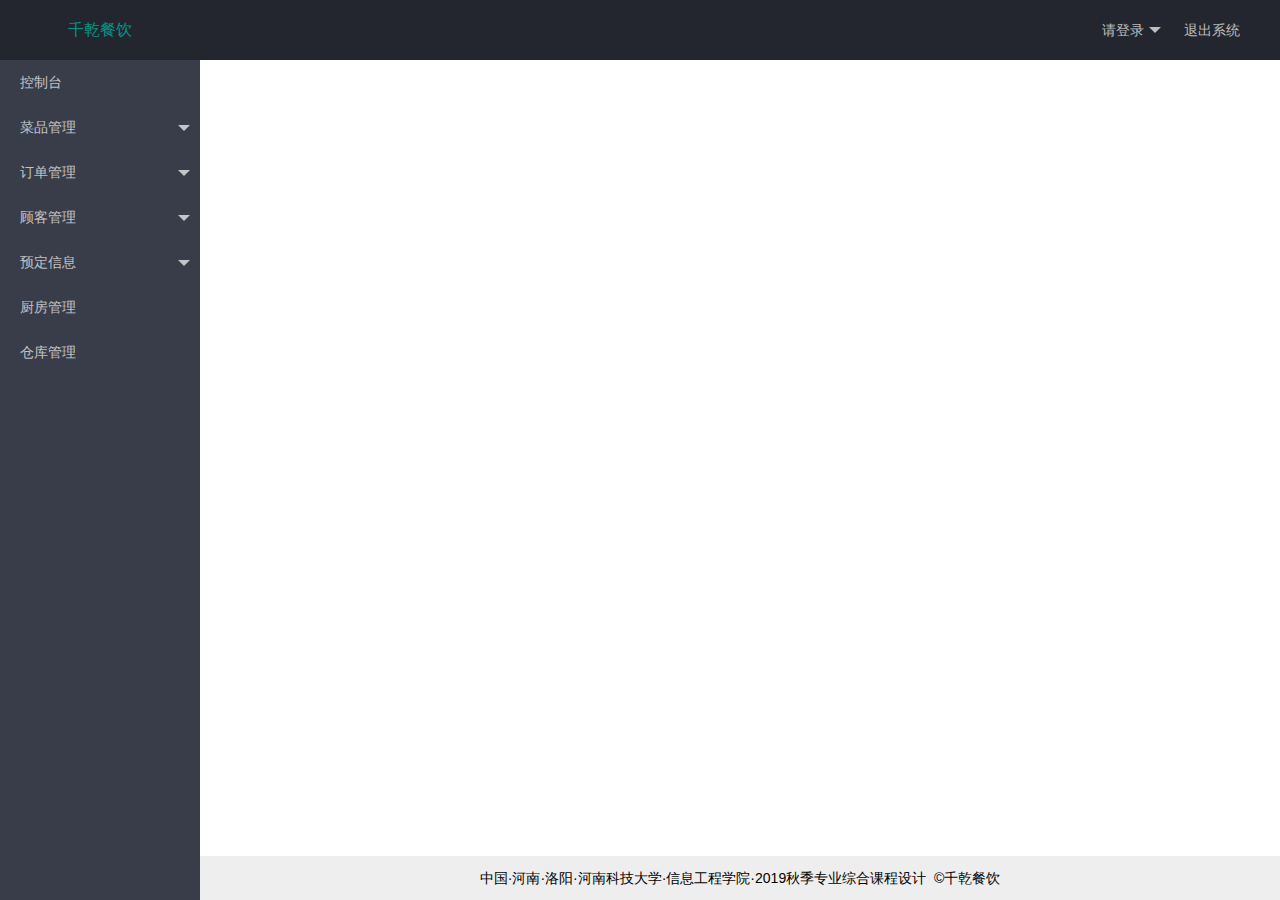
==== qianqiancatersystem/src/main/webapp/adminconsole/index.html @ e9bd774a "开始商家的部分，完成控制台登录页，主页，完成登录退出功能。完成商品的展示上架、下架、添加功能。" ====
<!DOCTYPE html>
<html>
	<head>
		<meta charset="utf-8">
		<meta name="viewport" content="width=device-width, initial-scale=1, maximum-scale=1">
		<link rel="stylesheet" href="layui/css/layui.css">
		<script src="../js/jquery-1.12.4.min.js"></script>
		<script src="layui/layui.js"></script>
		<title>后台管理系统——千乾餐饮</title>
		<style>
			
		</style>
	</head>
	<body class="layui-layout-body">
		<div class="layui-layout layui-layout-admin">
			<div class="layui-header">
				<div class="layui-logo">千乾餐饮</div>
				<!-- 头部区域（可配合layui已有的水平导航） -->
				<!-- <ul class="layui-nav layui-layout-left">
					<li class="layui-nav-item"><a href="index.html">控制台</a></li>
					<li class="layui-nav-item"><a href="javascript:;">系统设置</a></li>
					<li class="layui-nav-item">
						<a href="javascript:;">其它系统</a>
						<dl class="layui-nav-child">
							<dd><a href="">邮件管理</a></dd>
							<dd><a href="">消息管理</a></dd>
							<dd><a href="">授权管理</a></dd>
						</dl>
					</li>
				</ul> -->
				<ul class="layui-nav layui-layout-right">
					<li class="layui-nav-item">
						<a id="a-username" href="javascript:;">请登录</a>
						<dl class="layui-nav-child">
							<dd><a href="">基本资料</a></dd>
							<dd><a href="">安全设置</a></dd>
						</dl>
					</li>
					<li class="layui-nav-item"><a href="javascript:logout();">退出系统</a></li>
				</ul>
			</div>

			<!-- 左侧导航区域（可配合layui已有的垂直导航） -->
			<div id="left-side" class="layui-side layui-bg-black">
				<div class="layui-side-scroll">
					<ul class="layui-nav layui-nav-tree" lay-filter="test">
						<li class="layui-nav-item">
							<a href="javascript:;" targetPage="console.html">控制台</a>
						</li>
						<li class="layui-nav-item">
							<a href="javascript:;">菜品管理</a>
							<dl class="layui-nav-child">
								<dd><a href="javascript:;" targetPage="cuisine_list.html">所有菜品</a></dd>
								<dd><a href="javascript:;" targetPage="add_cuisine.html">添加菜品</a></dd>
							</dl>
						</li>
						<li class="layui-nav-item">
							<a href="javascript:;">订单管理</a>
							<dl class="layui-nav-child">
								<dd><a href="javascript:;">未支付</a></dd>
								<dd><a href="javascript:;">已支付</a></dd>
								<dd><a href="javascript:;">已接单</a></dd>
								<dd><a href="javascript:;">已完成</a></dd>
							</dl>
						</li>
						<li class="layui-nav-item">
							<a class="" href="javascript:;">顾客管理</a>
							<dl class="layui-nav-child">
								<dd><a href="javascript:;">所有用户</a></dd>
								<dd><a href="javascript:;">会员管理</a></dd>
							</dl>
						</li>
						<li class="layui-nav-item">
							<a href="javascript:;">预定信息</a>
							<dl class="layui-nav-child">
								<dd><a href="javascript:;">宴席预定</a></dd>
								<dd><a href="javascript:;">订餐订座</a></dd>
							</dl>
						</li>
						<li class="layui-nav-item"><a href="javascript:;">厨房管理</a></li>
						<li class="layui-nav-item"><a href="javascript:;">仓库管理</a></li>
					</ul>
				</div>
			</div>

			<div style="overflow: hidden;" class="layui-body">
				<!-- 内容主体区域 -->
				<iframe id="content-iframe" src="" width="100%" height="100%" frameborder="0"></iframe>
			</div>

			<!-- 底部固定区域 -->
			<div class="layui-footer" style="text-align:center;">
				中国·河南·洛阳·河南科技大学·信息工程学院·2019秋季专业综合课程设计&nbsp; &copy;千乾餐饮
			</div>
		</div>

		<script>
			//获取登录状态
			$.get("../admin/loginInfo",function(result){
				if(result.code == 100 ){
					//已登录写上用户名
					$("#a-username").text(result.extend.admin.username);
					
				}else{
					//未登录
					// location.href="login.html";//转到登录页面
				}
					
			});
			//退出登录
			function logout(){
				$.get("../admin/logout",function (result) {
					// console.log(result);
					location.href = "login.html";
				});
			}

			layui.use('element', function() {
				var element = layui.element;

			});
			
			//为左侧的每一个功能项绑定事件
			$("#left-side a").on('click',function(){
				var targerPage = $(this).attr("targetPage");
				if(targerPage != undefined){
					//内容区更换页面
					$("#content-iframe").prop("src",targerPage);
				}
				return false;
			});
		</script>
	</body>
</html>
---- qianqiancatersystem/src/main/webapp/adminconsole/layui/css/layui.css ----
/** layui-v2.5.5 MIT License By https://www.layui.com */
 .layui-inline,img{display:inline-block;vertical-align:middle}h1,h2,h3,h4,h5,h6{font-weight:400}.layui-edge,.layui-header,.layui-inline,.layui-main{position:relative}.layui-body,.layui-edge,.layui-elip{overflow:hidden}.layui-btn,.layui-edge,.layui-inline,img{vertical-align:middle}.layui-btn,.layui-disabled,.layui-icon,.layui-unselect{-moz-user-select:none;-webkit-user-select:none;-ms-user-select:none}.layui-elip,.layui-form-checkbox span,.layui-form-pane .layui-form-label{text-overflow:ellipsis;white-space:nowrap}.layui-breadcrumb,.layui-tree-btnGroup{visibility:hidden}blockquote,body,button,dd,div,dl,dt,form,h1,h2,h3,h4,h5,h6,input,li,ol,p,pre,td,textarea,th,ul{margin:0;padding:0;-webkit-tap-highlight-color:rgba(0,0,0,0)}a:active,a:hover{outline:0}img{border:none}li{list-style:none}table{border-collapse:collapse;border-spacing:0}h4,h5,h6{font-size:100%}button,input,optgroup,option,select,textarea{font-family:inherit;font-size:inherit;font-style:inherit;font-weight:inherit;outline:0}pre{white-space:pre-wrap;white-space:-moz-pre-wrap;white-space:-pre-wrap;white-space:-o-pre-wrap;word-wrap:break-word}body{line-height:24px;font:14px Helvetica Neue,Helvetica,PingFang SC,Tahoma,Arial,sans-serif}hr{height:1px;margin:10px 0;border:0;clear:both}a{color:#333;text-decoration:none}a:hover{color:#777}a cite{font-style:normal;*cursor:pointer}.layui-border-box,.layui-border-box *{box-sizing:border-box}.layui-box,.layui-box *{box-sizing:content-box}.layui-clear{clear:both;*zoom:1}.layui-clear:after{content:'\20';clear:both;*zoom:1;display:block;height:0}.layui-inline{*display:inline;*zoom:1}.layui-edge{display:inline-block;width:0;height:0;border-width:6px;border-style:dashed;border-color:transparent}.layui-edge-top{top:-4px;border-bottom-color:#999;border-bottom-style:solid}.layui-edge-right{border-left-color:#999;border-left-style:solid}.layui-edge-bottom{top:2px;border-top-color:#999;border-top-style:solid}.layui-edge-left{border-right-color:#999;border-right-style:solid}.layui-disabled,.layui-disabled:hover{color:#d2d2d2!important;cursor:not-allowed!important}.layui-circle{border-radius:100%}.layui-show{display:block!important}.layui-hide{display:none!important}@font-face{font-family:layui-icon;src:url(../font/iconfont.eot?v=250);src:url(../font/iconfont.eot?v=250#iefix) format('embedded-opentype'),url(../font/iconfont.woff2?v=250) format('woff2'),url(../font/iconfont.woff?v=250) format('woff'),url(../font/iconfont.ttf?v=250) format('truetype'),url(../font/iconfont.svg?v=250#layui-icon) format('svg')}.layui-icon{font-family:layui-icon!important;font-size:16px;font-style:normal;-webkit-font-smoothing:antialiased;-moz-osx-font-smoothing:grayscale}.layui-icon-reply-fill:before{content:"\e611"}.layui-icon-set-fill:before{content:"\e614"}.layui-icon-menu-fill:before{content:"\e60f"}.layui-icon-search:before{content:"\e615"}.layui-icon-share:before{content:"\e641"}.layui-icon-set-sm:before{content:"\e620"}.layui-icon-engine:before{content:"\e628"}.layui-icon-close:before{content:"\1006"}.layui-icon-close-fill:before{content:"\1007"}.layui-icon-chart-screen:before{content:"\e629"}.layui-icon-star:before{content:"\e600"}.layui-icon-circle-dot:before{content:"\e617"}.layui-icon-chat:before{content:"\e606"}.layui-icon-release:before{content:"\e609"}.layui-icon-list:before{content:"\e60a"}.layui-icon-chart:before{content:"\e62c"}.layui-icon-ok-circle:before{content:"\1005"}.layui-icon-layim-theme:before{content:"\e61b"}.layui-icon-table:before{content:"\e62d"}.layui-icon-right:before{content:"\e602"}.layui-icon-left:before{content:"\e603"}.layui-icon-cart-simple:before{content:"\e698"}.layui-icon-face-cry:before{content:"\e69c"}.layui-icon-face-smile:before{content:"\e6af"}.layui-icon-survey:before{content:"\e6b2"}.layui-icon-tree:before{content:"\e62e"}.layui-icon-upload-circle:before{content:"\e62f"}.layui-icon-add-circle:before{content:"\e61f"}.layui-icon-download-circle:before{content:"\e601"}.layui-icon-templeate-1:before{content:"\e630"}.layui-icon-util:before{content:"\e631"}.layui-icon-face-surprised:before{content:"\e664"}.layui-icon-edit:before{content:"\e642"}.layui-icon-speaker:before{content:"\e645"}.layui-icon-down:before{content:"\e61a"}.layui-icon-file:before{content:"\e621"}.layui-icon-layouts:before{content:"\e632"}.layui-icon-rate-half:before{content:"\e6c9"}.layui-icon-add-circle-fine:before{content:"\e608"}.layui-icon-prev-circle:before{content:"\e633"}.layui-icon-read:before{content:"\e705"}.layui-icon-404:before{content:"\e61c"}.layui-icon-carousel:before{content:"\e634"}.layui-icon-help:before{content:"\e607"}.layui-icon-code-circle:before{content:"\e635"}.layui-icon-water:before{content:"\e636"}.layui-icon-username:before{content:"\e66f"}.layui-icon-find-fill:before{content:"\e670"}.layui-icon-about:before{content:"\e60b"}.layui-icon-location:before{content:"\e715"}.layui-icon-up:before{content:"\e619"}.layui-icon-pause:before{content:"\e651"}.layui-icon-date:before{content:"\e637"}.layui-icon-layim-uploadfile:before{content:"\e61d"}.layui-icon-delete:before{content:"\e640"}.layui-icon-play:before{content:"\e652"}.layui-icon-top:before{content:"\e604"}.layui-icon-friends:before{content:"\e612"}.layui-icon-refresh-3:before{content:"\e9aa"}.layui-icon-ok:before{content:"\e605"}.layui-icon-layer:before{content:"\e638"}.layui-icon-face-smile-fine:before{content:"\e60c"}.layui-icon-dollar:before{content:"\e659"}.layui-icon-group:before{content:"\e613"}.layui-icon-layim-download:before{content:"\e61e"}.layui-icon-picture-fine:before{content:"\e60d"}.layui-icon-link:before{content:"\e64c"}.layui-icon-diamond:before{content:"\e735"}.layui-icon-log:before{content:"\e60e"}.layui-icon-rate-solid:before{content:"\e67a"}.layui-icon-fonts-del:before{content:"\e64f"}.layui-icon-unlink:before{content:"\e64d"}.layui-icon-fonts-clear:before{content:"\e639"}.layui-icon-triangle-r:before{content:"\e623"}.layui-icon-circle:before{content:"\e63f"}.layui-icon-radio:before{content:"\e643"}.layui-icon-align-center:before{content:"\e647"}.layui-icon-align-right:before{content:"\e648"}.layui-icon-align-left:before{content:"\e649"}.layui-icon-loading-1:before{content:"\e63e"}.layui-icon-return:before{content:"\e65c"}.layui-icon-fonts-strong:before{content:"\e62b"}.layui-icon-upload:before{content:"\e67c"}.layui-icon-dialogue:before{content:"\e63a"}.layui-icon-video:before{content:"\e6ed"}.layui-icon-headset:before{content:"\e6fc"}.layui-icon-cellphone-fine:before{content:"\e63b"}.layui-icon-add-1:before{content:"\e654"}.layui-icon-face-smile-b:before{content:"\e650"}.layui-icon-fonts-html:before{content:"\e64b"}.layui-icon-form:before{content:"\e63c"}.layui-icon-cart:before{content:"\e657"}.layui-icon-camera-fill:before{content:"\e65d"}.layui-icon-tabs:before{content:"\e62a"}.layui-icon-fonts-code:before{content:"\e64e"}.layui-icon-fire:before{content:"\e756"}.layui-icon-set:before{content:"\e716"}.layui-icon-fonts-u:before{content:"\e646"}.layui-icon-triangle-d:before{content:"\e625"}.layui-icon-tips:before{content:"\e702"}.layui-icon-picture:before{content:"\e64a"}.layui-icon-more-vertical:before{content:"\e671"}.layui-icon-flag:before{content:"\e66c"}.layui-icon-loading:before{content:"\e63d"}.layui-icon-fonts-i:before{content:"\e644"}.layui-icon-refresh-1:before{content:"\e666"}.layui-icon-rmb:before{content:"\e65e"}.layui-icon-home:before{content:"\e68e"}.layui-icon-user:before{content:"\e770"}.layui-icon-notice:before{content:"\e667"}.layui-icon-login-weibo:before{content:"\e675"}.layui-icon-voice:before{content:"\e688"}.layui-icon-upload-drag:before{content:"\e681"}.layui-icon-login-qq:before{content:"\e676"}.layui-icon-snowflake:before{content:"\e6b1"}.layui-icon-file-b:before{content:"\e655"}.layui-icon-template:before{content:"\e663"}.layui-icon-auz:before{content:"\e672"}.layui-icon-console:before{content:"\e665"}.layui-icon-app:before{content:"\e653"}.layui-icon-prev:before{content:"\e65a"}.layui-icon-website:before{content:"\e7ae"}.layui-icon-next:before{content:"\e65b"}.layui-icon-component:before{content:"\e857"}.layui-icon-more:before{content:"\e65f"}.layui-icon-login-wechat:before{content:"\e677"}.layui-icon-shrink-right:before{content:"\e668"}.layui-icon-spread-left:before{content:"\e66b"}.layui-icon-camera:before{content:"\e660"}.layui-icon-note:before{content:"\e66e"}.layui-icon-refresh:before{content:"\e669"}.layui-icon-female:before{content:"\e661"}.layui-icon-male:before{content:"\e662"}.layui-icon-password:before{content:"\e673"}.layui-icon-senior:before{content:"\e674"}.layui-icon-theme:before{content:"\e66a"}.layui-icon-tread:before{content:"\e6c5"}.layui-icon-praise:before{content:"\e6c6"}.layui-icon-star-fill:before{content:"\e658"}.layui-icon-rate:before{content:"\e67b"}.layui-icon-template-1:before{content:"\e656"}.layui-icon-vercode:before{content:"\e679"}.layui-icon-cellphone:before{content:"\e678"}.layui-icon-screen-full:before{content:"\e622"}.layui-icon-screen-restore:before{content:"\e758"}.layui-icon-cols:before{content:"\e610"}.layui-icon-export:before{content:"\e67d"}.layui-icon-print:before{content:"\e66d"}.layui-icon-slider:before{content:"\e714"}.layui-icon-addition:before{content:"\e624"}.layui-icon-subtraction:before{content:"\e67e"}.layui-icon-service:before{content:"\e626"}.layui-icon-transfer:before{content:"\e691"}.layui-main{width:1140px;margin:0 auto}.layui-header{z-index:1000;height:60px}.layui-header a:hover{transition:all .5s;-webkit-transition:all .5s}.layui-side{position:fixed;left:0;top:0;bottom:0;z-index:999;width:200px;overflow-x:hidden}.layui-side-scroll{position:relative;width:220px;height:100%;overflow-x:hidden}.layui-body{position:absolute;left:200px;right:0;top:0;bottom:0;z-index:998;width:auto;overflow-y:auto;box-sizing:border-box}.layui-layout-body{overflow:hidden}.layui-layout-admin .layui-header{background-color:#23262E}.layui-layout-admin .layui-side{top:60px;width:200px;overflow-x:hidden}.layui-layout-admin .layui-body{position:fixed;top:60px;bottom:44px}.layui-layout-admin .layui-main{width:auto;margin:0 15px}.layui-layout-admin .layui-footer{position:fixed;left:200px;right:0;bottom:0;height:44px;line-height:44px;padding:0 15px;background-color:#eee}.layui-layout-admin .layui-logo{position:absolute;left:0;top:0;width:200px;height:100%;line-height:60px;text-align:center;color:#009688;font-size:16px}.layui-layout-admin .layui-header .layui-nav{background:0 0}.layui-layout-left{position:absolute!important;left:200px;top:0}.layui-layout-right{position:absolute!important;right:0;top:0}.layui-container{position:relative;margin:0 auto;padding:0 15px;box-sizing:border-box}.layui-fluid{position:relative;margin:0 auto;padding:0 15px}.layui-row:after,.layui-row:before{content:'';display:block;clear:both}.layui-col-lg1,.layui-col-lg10,.layui-col-lg11,.layui-col-lg12,.layui-col-lg2,.layui-col-lg3,.layui-col-lg4,.layui-col-lg5,.layui-col-lg6,.layui-col-lg7,.layui-col-lg8,.layui-col-lg9,.layui-col-md1,.layui-col-md10,.layui-col-md11,.layui-col-md12,.layui-col-md2,.layui-col-md3,.layui-col-md4,.layui-col-md5,.layui-col-md6,.layui-col-md7,.layui-col-md8,.layui-col-md9,.layui-col-sm1,.layui-col-sm10,.layui-col-sm11,.layui-col-sm12,.layui-col-sm2,.layui-col-sm3,.layui-col-sm4,.layui-col-sm5,.layui-col-sm6,.layui-col-sm7,.layui-col-sm8,.layui-col-sm9,.layui-col-xs1,.layui-col-xs10,.layui-col-xs11,.layui-col-xs12,.layui-col-xs2,.layui-col-xs3,.layui-col-xs4,.layui-col-xs5,.layui-col-xs6,.layui-col-xs7,.layui-col-xs8,.layui-col-xs9{position:relative;display:block;box-sizing:border-box}.layui-col-xs1,.layui-col-xs10,.layui-col-xs11,.layui-col-xs12,.layui-col-xs2,.layui-col-xs3,.layui-col-xs4,.layui-col-xs5,.layui-col-xs6,.layui-col-xs7,.layui-col-xs8,.layui-col-xs9{float:left}.layui-col-xs1{width:8.33333333%}.layui-col-xs2{width:16.66666667%}.layui-col-xs3{width:25%}.layui-col-xs4{width:33.33333333%}.layui-col-xs5{width:41.66666667%}.layui-col-xs6{width:50%}.layui-col-xs7{width:58.33333333%}.layui-col-xs8{width:66.66666667%}.layui-col-xs9{width:75%}.layui-col-xs10{width:83.33333333%}.layui-col-xs11{width:91.66666667%}.layui-col-xs12{width:100%}.layui-col-xs-offset1{margin-left:8.33333333%}.layui-col-xs-offset2{margin-left:16.66666667%}.layui-col-xs-offset3{margin-left:25%}.layui-col-xs-offset4{margin-left:33.33333333%}.layui-col-xs-offset5{margin-left:41.66666667%}.layui-col-xs-offset6{margin-left:50%}.layui-col-xs-offset7{margin-left:58.33333333%}.layui-col-xs-offset8{margin-left:66.66666667%}.layui-col-xs-offset9{margin-left:75%}.layui-col-xs-offset10{margin-left:83.33333333%}.layui-col-xs-offset11{margin-left:91.66666667%}.layui-col-xs-offset12{margin-left:100%}@media screen and (max-width:768px){.layui-hide-xs{display:none!important}.layui-show-xs-block{display:block!important}.layui-show-xs-inline{display:inline!important}.layui-show-xs-inline-block{display:inline-block!important}}@media screen and (min-width:768px){.layui-container{width:750px}.layui-hide-sm{display:none!important}.layui-show-sm-block{display:block!important}.layui-show-sm-inline{display:inline!important}.layui-show-sm-inline-block{display:inline-block!important}.layui-col-sm1,.layui-col-sm10,.layui-col-sm11,.layui-col-sm12,.layui-col-sm2,.layui-col-sm3,.layui-col-sm4,.layui-col-sm5,.layui-col-sm6,.layui-col-sm7,.layui-col-sm8,.layui-col-sm9{float:left}.layui-col-sm1{width:8.33333333%}.layui-col-sm2{width:16.66666667%}.layui-col-sm3{width:25%}.layui-col-sm4{width:33.33333333%}.layui-col-sm5{width:41.66666667%}.layui-col-sm6{width:50%}.layui-col-sm7{width:58.33333333%}.layui-col-sm8{width:66.66666667%}.layui-col-sm9{width:75%}.layui-col-sm10{width:83.33333333%}.layui-col-sm11{width:91.66666667%}.layui-col-sm12{width:100%}.layui-col-sm-offset1{margin-left:8.33333333%}.layui-col-sm-offset2{margin-left:16.66666667%}.layui-col-sm-offset3{margin-left:25%}.layui-col-sm-offset4{margin-left:33.33333333%}.layui-col-sm-offset5{margin-left:41.66666667%}.layui-col-sm-offset6{margin-left:50%}.layui-col-sm-offset7{margin-left:58.33333333%}.layui-col-sm-offset8{margin-left:66.66666667%}.layui-col-sm-offset9{margin-left:75%}.layui-col-sm-offset10{margin-left:83.33333333%}.layui-col-sm-offset11{margin-left:91.66666667%}.layui-col-sm-offset12{margin-left:100%}}@media screen and (min-width:992px){.layui-container{width:970px}.layui-hide-md{display:none!important}.layui-show-md-block{display:block!important}.layui-show-md-inline{display:inline!important}.layui-show-md-inline-block{display:inline-block!important}.layui-col-md1,.layui-col-md10,.layui-col-md11,.layui-col-md12,.layui-col-md2,.layui-col-md3,.layui-col-md4,.layui-col-md5,.layui-col-md6,.layui-col-md7,.layui-col-md8,.layui-col-md9{float:left}.layui-col-md1{width:8.33333333%}.layui-col-md2{width:16.66666667%}.layui-col-md3{width:25%}.layui-col-md4{width:33.33333333%}.layui-col-md5{width:41.66666667%}.layui-col-md6{width:50%}.layui-col-md7{width:58.33333333%}.layui-col-md8{width:66.66666667%}.layui-col-md9{width:75%}.layui-col-md10{width:83.33333333%}.layui-col-md11{width:91.66666667%}.layui-col-md12{width:100%}.layui-col-md-offset1{margin-left:8.33333333%}.layui-col-md-offset2{margin-left:16.66666667%}.layui-col-md-offset3{margin-left:25%}.layui-col-md-offset4{margin-left:33.33333333%}.layui-col-md-offset5{margin-left:41.66666667%}.layui-col-md-offset6{margin-left:50%}.layui-col-md-offset7{margin-left:58.33333333%}.layui-col-md-offset8{margin-left:66.66666667%}.layui-col-md-offset9{margin-left:75%}.layui-col-md-offset10{margin-left:83.33333333%}.layui-col-md-offset11{margin-left:91.66666667%}.layui-col-md-offset12{margin-left:100%}}@media screen and (min-width:1200px){.layui-container{width:1170px}.layui-hide-lg{display:none!important}.layui-show-lg-block{display:block!important}.layui-show-lg-inline{display:inline!important}.layui-show-lg-inline-block{display:inline-block!important}.layui-col-lg1,.layui-col-lg10,.layui-col-lg11,.layui-col-lg12,.layui-col-lg2,.layui-col-lg3,.layui-col-lg4,.layui-col-lg5,.layui-col-lg6,.layui-col-lg7,.layui-col-lg8,.layui-col-lg9{float:left}.layui-col-lg1{width:8.33333333%}.layui-col-lg2{width:16.66666667%}.layui-col-lg3{width:25%}.layui-col-lg4{width:33.33333333%}.layui-col-lg5{width:41.66666667%}.layui-col-lg6{width:50%}.layui-col-lg7{width:58.33333333%}.layui-col-lg8{width:66.66666667%}.layui-col-lg9{width:75%}.layui-col-lg10{width:83.33333333%}.layui-col-lg11{width:91.66666667%}.layui-col-lg12{width:100%}.layui-col-lg-offset1{margin-left:8.33333333%}.layui-col-lg-offset2{margin-left:16.66666667%}.layui-col-lg-offset3{margin-left:25%}.layui-col-lg-offset4{margin-left:33.33333333%}.layui-col-lg-offset5{margin-left:41.66666667%}.layui-col-lg-offset6{margin-left:50%}.layui-col-lg-offset7{margin-left:58.33333333%}.layui-col-lg-offset8{margin-left:66.66666667%}.layui-col-lg-offset9{margin-left:75%}.layui-col-lg-offset10{margin-left:83.33333333%}.layui-col-lg-offset11{margin-left:91.66666667%}.layui-col-lg-offset12{margin-left:100%}}.layui-col-space1{margin:-.5px}.layui-col-space1>*{padding:.5px}.layui-col-space3{margin:-1.5px}.layui-col-space3>*{padding:1.5px}.layui-col-space5{margin:-2.5px}.layui-col-space5>*{padding:2.5px}.layui-col-space8{margin:-3.5px}.layui-col-space8>*{padding:3.5px}.layui-col-space10{margin:-5px}.layui-col-space10>*{padding:5px}.layui-col-space12{margin:-6px}.layui-col-space12>*{padding:6px}.layui-col-space15{margin:-7.5px}.layui-col-space15>*{padding:7.5px}.layui-col-space18{margin:-9px}.layui-col-space18>*{padding:9px}.layui-col-space20{margin:-10px}.layui-col-space20>*{padding:10px}.layui-col-space22{margin:-11px}.layui-col-space22>*{padding:11px}.layui-col-space25{margin:-12.5px}.layui-col-space25>*{padding:12.5px}.layui-col-space30{margin:-15px}.layui-col-space30>*{padding:15px}.layui-btn,.layui-input,.layui-select,.layui-textarea,.layui-upload-button{outline:0;-webkit-appearance:none;transition:all .3s;-webkit-transition:all .3s;box-sizing:border-box}.layui-elem-quote{margin-bottom:10px;padding:15px;line-height:22px;border-left:5px solid #009688;border-radius:0 2px 2px 0;background-color:#f2f2f2}.layui-quote-nm{border-style:solid;border-width:1px 1px 1px 5px;background:0 0}.layui-elem-field{margin-bottom:10px;padding:0;border-width:1px;border-style:solid}.layui-elem-field legend{margin-left:20px;padding:0 10px;font-size:20px;font-weight:300}.layui-field-title{margin:10px 0 20px;border-width:1px 0 0}.layui-field-box{padding:10px 15px}.layui-field-title .layui-field-box{padding:10px 0}.layui-progress{position:relative;height:6px;border-radius:20px;background-color:#e2e2e2}.layui-progress-bar{position:absolute;left:0;top:0;width:0;max-width:100%;height:6px;border-radius:20px;text-align:right;background-color:#5FB878;transition:all .3s;-webkit-transition:all .3s}.layui-progress-big,.layui-progress-big .layui-progress-bar{height:18px;line-height:18px}.layui-progress-text{position:relative;top:-20px;line-height:18px;font-size:12px;color:#666}.layui-progress-big .layui-progress-text{position:static;padding:0 10px;color:#fff}.layui-collapse{border-width:1px;border-style:solid;border-radius:2px}.layui-colla-content,.layui-colla-item{border-top-width:1px;border-top-style:solid}.layui-colla-item:first-child{border-top:none}.layui-colla-title{position:relative;height:42px;line-height:42px;padding:0 15px 0 35px;color:#333;background-color:#f2f2f2;cursor:pointer;font-size:14px;overflow:hidden}.layui-colla-content{display:none;padding:10px 15px;line-height:22px;color:#666}.layui-colla-icon{position:absolute;left:15px;top:0;font-size:14px}.layui-card{margin-bottom:15px;border-radius:2px;background-color:#fff;box-shadow:0 1px 2px 0 rgba(0,0,0,.05)}.layui-card:last-child{margin-bottom:0}.layui-card-header{position:relative;height:42px;line-height:42px;padding:0 15px;border-bottom:1px solid #f6f6f6;color:#333;border-radius:2px 2px 0 0;font-size:14px}.layui-bg-black,.layui-bg-blue,.layui-bg-cyan,.layui-bg-green,.layui-bg-orange,.layui-bg-red{color:#fff!important}.layui-card-body{position:relative;padding:10px 15px;line-height:24px}.layui-card-body[pad15]{padding:15px}.layui-card-body[pad20]{padding:20px}.layui-card-body .layui-table{margin:5px 0}.layui-card .layui-tab{margin:0}.layui-panel-window{position:relative;padding:15px;border-radius:0;border-top:5px solid #E6E6E6;background-color:#fff}.layui-auxiliar-moving{position:fixed;left:0;right:0;top:0;bottom:0;width:100%;height:100%;background:0 0;z-index:9999999999}.layui-form-label,.layui-form-mid,.layui-form-select,.layui-input-block,.layui-input-inline,.layui-textarea{position:relative}.layui-bg-red{background-color:#FF5722!important}.layui-bg-orange{background-color:#FFB800!important}.layui-bg-green{background-color:#009688!important}.layui-bg-cyan{background-color:#2F4056!important}.layui-bg-blue{background-color:#1E9FFF!important}.layui-bg-black{background-color:#393D49!important}.layui-bg-gray{background-color:#eee!important;color:#666!important}.layui-badge-rim,.layui-colla-content,.layui-colla-item,.layui-collapse,.layui-elem-field,.layui-form-pane .layui-form-item[pane],.layui-form-pane .layui-form-label,.layui-input,.layui-layedit,.layui-layedit-tool,.layui-quote-nm,.layui-select,.layui-tab-bar,.layui-tab-card,.layui-tab-title,.layui-tab-title .layui-this:after,.layui-textarea{border-color:#e6e6e6}.layui-timeline-item:before,hr{background-color:#e6e6e6}.layui-text{line-height:22px;font-size:14px;color:#666}.layui-text h1,.layui-text h2,.layui-text h3{font-weight:500;color:#333}.layui-text h1{font-size:30px}.layui-text h2{font-size:24px}.layui-text h3{font-size:18px}.layui-text a:not(.layui-btn){color:#01AAED}.layui-text a:not(.layui-btn):hover{text-decoration:underline}.layui-text ul{padding:5px 0 5px 15px}.layui-text ul li{margin-top:5px;list-style-type:disc}.layui-text em,.layui-word-aux{color:#999!important;padding:0 5px!important}.layui-btn{display:inline-block;height:38px;line-height:38px;padding:0 18px;background-color:#009688;color:#fff;white-space:nowrap;text-align:center;font-size:14px;border:none;border-radius:2px;cursor:pointer}.layui-btn:hover{opacity:.8;filter:alpha(opacity=80);color:#fff}.layui-btn:active{opacity:1;filter:alpha(opacity=100)}.layui-btn+.layui-btn{margin-left:10px}.layui-btn-container{font-size:0}.layui-btn-container .layui-btn{margin-right:10px;margin-bottom:10px}.layui-btn-container .layui-btn+.layui-btn{margin-left:0}.layui-table .layui-btn-container .layui-btn{margin-bottom:9px}.layui-btn-radius{border-radius:100px}.layui-btn .layui-icon{margin-right:3px;font-size:18px;vertical-align:bottom;vertical-align:middle\9}.layui-btn-primary{border:1px solid #C9C9C9;background-color:#fff;color:#555}.layui-btn-primary:hover{border-color:#009688;color:#333}.layui-btn-normal{background-color:#1E9FFF}.layui-btn-warm{background-color:#FFB800}.layui-btn-danger{background-color:#FF5722}.layui-btn-checked{background-color:#5FB878}.layui-btn-disabled,.layui-btn-disabled:active,.layui-btn-disabled:hover{border:1px solid #e6e6e6;background-color:#FBFBFB;color:#C9C9C9;cursor:not-allowed;opacity:1}.layui-btn-lg{height:44px;line-height:44px;padding:0 25px;font-size:16px}.layui-btn-sm{height:30px;line-height:30px;padding:0 10px;font-size:12px}.layui-btn-sm i{font-size:16px!important}.layui-btn-xs{height:22px;line-height:22px;padding:0 5px;font-size:12px}.layui-btn-xs i{font-size:14px!important}.layui-btn-group{display:inline-block;vertical-align:middle;font-size:0}.layui-btn-group .layui-btn{margin-left:0!important;margin-right:0!important;border-left:1px solid rgba(255,255,255,.5);border-radius:0}.layui-btn-group .layui-btn-primary{border-left:none}.layui-btn-group .layui-btn-primary:hover{border-color:#C9C9C9;color:#009688}.layui-btn-group .layui-btn:first-child{border-left:none;border-radius:2px 0 0 2px}.layui-btn-group .layui-btn-primary:first-child{border-left:1px solid #c9c9c9}.layui-btn-group .layui-btn:last-child{border-radius:0 2px 2px 0}.layui-btn-group .layui-btn+.layui-btn{margin-left:0}.layui-btn-group+.layui-btn-group{margin-left:10px}.layui-btn-fluid{width:100%}.layui-input,.layui-select,.layui-textarea{height:38px;line-height:1.3;line-height:38px\9;border-width:1px;border-style:solid;background-color:#fff;border-radius:2px}.layui-input::-webkit-input-placeholder,.layui-select::-webkit-input-placeholder,.layui-textarea::-webkit-input-placeholder{line-height:1.3}.layui-input,.layui-textarea{display:block;width:100%;padding-left:10px}.layui-input:hover,.layui-textarea:hover{border-color:#D2D2D2!important}.layui-input:focus,.layui-textarea:focus{border-color:#C9C9C9!important}.layui-textarea{min-height:100px;height:auto;line-height:20px;padding:6px 10px;resize:vertical}.layui-select{padding:0 10px}.layui-form input[type=checkbox],.layui-form input[type=radio],.layui-form select{display:none}.layui-form [lay-ignore]{display:initial}.layui-form-item{margin-bottom:15px;clear:both;*zoom:1}.layui-form-item:after{content:'\20';clear:both;*zoom:1;display:block;height:0}.layui-form-label{float:left;display:block;padding:9px 15px;width:80px;font-weight:400;line-height:20px;text-align:right}.layui-form-label-col{display:block;float:none;padding:9px 0;line-height:20px;text-align:left}.layui-form-item .layui-inline{margin-bottom:5px;margin-right:10px}.layui-input-block{margin-left:110px;min-height:36px}.layui-input-inline{display:inline-block;vertical-align:middle}.layui-form-item .layui-input-inline{float:left;width:190px;margin-right:10px}.layui-form-text .layui-input-inline{width:auto}.layui-form-mid{float:left;display:block;padding:9px 0!important;line-height:20px;margin-right:10px}.layui-form-danger+.layui-form-select .layui-input,.layui-form-danger:focus{border-color:#FF5722!important}.layui-form-select .layui-input{padding-right:30px;cursor:pointer}.layui-form-select .layui-edge{position:absolute;right:10px;top:50%;margin-top:-3px;cursor:pointer;border-width:6px;border-top-color:#c2c2c2;border-top-style:solid;transition:all .3s;-webkit-transition:all .3s}.layui-form-select dl{display:none;position:absolute;left:0;top:42px;padding:5px 0;z-index:899;min-width:100%;border:1px solid #d2d2d2;max-height:300px;overflow-y:auto;background-color:#fff;border-radius:2px;box-shadow:0 2px 4px rgba(0,0,0,.12);box-sizing:border-box}.layui-form-select dl dd,.layui-form-select dl dt{padding:0 10px;line-height:36px;white-space:nowrap;overflow:hidden;text-overflow:ellipsis}.layui-form-select dl dt{font-size:12px;color:#999}.layui-form-select dl dd{cursor:pointer}.layui-form-select dl dd:hover{background-color:#f2f2f2;-webkit-transition:.5s all;transition:.5s all}.layui-form-select .layui-select-group dd{padding-left:20px}.layui-form-select dl dd.layui-select-tips{padding-left:10px!important;color:#999}.layui-form-select dl dd.layui-this{background-color:#5FB878;color:#fff}.layui-form-checkbox,.layui-form-select dl dd.layui-disabled{background-color:#fff}.layui-form-selected dl{display:block}.layui-form-checkbox,.layui-form-checkbox *,.layui-form-switch{display:inline-block;vertical-align:middle}.layui-form-selected .layui-edge{margin-top:-9px;-webkit-transform:rotate(180deg);transform:rotate(180deg);margin-top:-3px\9}:root .layui-form-selected .layui-edge{margin-top:-9px\0/IE9}.layui-form-selectup dl{top:auto;bottom:42px}.layui-select-none{margin:5px 0;text-align:center;color:#999}.layui-select-disabled .layui-disabled{border-color:#eee!important}.layui-select-disabled .layui-edge{border-top-color:#d2d2d2}.layui-form-checkbox{position:relative;height:30px;line-height:30px;margin-right:10px;padding-right:30px;cursor:pointer;font-size:0;-webkit-transition:.1s linear;transition:.1s linear;box-sizing:border-box}.layui-form-checkbox span{padding:0 10px;height:100%;font-size:14px;border-radius:2px 0 0 2px;background-color:#d2d2d2;color:#fff;overflow:hidden}.layui-form-checkbox:hover span{background-color:#c2c2c2}.layui-form-checkbox i{position:absolute;right:0;top:0;width:30px;height:28px;border:1px solid #d2d2d2;border-left:none;border-radius:0 2px 2px 0;color:#fff;font-size:20px;text-align:center}.layui-form-checkbox:hover i{border-color:#c2c2c2;color:#c2c2c2}.layui-form-checked,.layui-form-checked:hover{border-color:#5FB878}.layui-form-checked span,.layui-form-checked:hover span{background-color:#5FB878}.layui-form-checked i,.layui-form-checked:hover i{color:#5FB878}.layui-form-item .layui-form-checkbox{margin-top:4px}.layui-form-checkbox[lay-skin=primary]{height:auto!important;line-height:normal!important;min-width:18px;min-height:18px;border:none!important;margin-right:0;padding-left:28px;padding-right:0;background:0 0}.layui-form-checkbox[lay-skin=primary] span{padding-left:0;padding-right:15px;line-height:18px;background:0 0;color:#666}.layui-form-checkbox[lay-skin=primary] i{right:auto;left:0;width:16px;height:16px;line-height:16px;border:1px solid #d2d2d2;font-size:12px;border-radius:2px;background-color:#fff;-webkit-transition:.1s linear;transition:.1s linear}.layui-form-checkbox[lay-skin=primary]:hover i{border-color:#5FB878;color:#fff}.layui-form-checked[lay-skin=primary] i{border-color:#5FB878!important;background-color:#5FB878;color:#fff}.layui-checkbox-disbaled[lay-skin=primary] span{background:0 0!important;color:#c2c2c2}.layui-checkbox-disbaled[lay-skin=primary]:hover i{border-color:#d2d2d2}.layui-form-item .layui-form-checkbox[lay-skin=primary]{margin-top:10px}.layui-form-switch{position:relative;height:22px;line-height:22px;min-width:35px;padding:0 5px;margin-top:8px;border:1px solid #d2d2d2;border-radius:20px;cursor:pointer;background-color:#fff;-webkit-transition:.1s linear;transition:.1s linear}.layui-form-switch i{position:absolute;left:5px;top:3px;width:16px;height:16px;border-radius:20px;background-color:#d2d2d2;-webkit-transition:.1s linear;transition:.1s linear}.layui-form-switch em{position:relative;top:0;width:25px;margin-left:21px;padding:0!important;text-align:center!important;color:#999!important;font-style:normal!important;font-size:12px}.layui-form-onswitch{border-color:#5FB878;background-color:#5FB878}.layui-checkbox-disbaled,.layui-checkbox-disbaled i{border-color:#e2e2e2!important}.layui-form-onswitch i{left:100%;margin-left:-21px;background-color:#fff}.layui-form-onswitch em{margin-left:5px;margin-right:21px;color:#fff!important}.layui-checkbox-disbaled span{background-color:#e2e2e2!important}.layui-checkbox-disbaled:hover i{color:#fff!important}[lay-radio]{display:none}.layui-form-radio,.layui-form-radio *{display:inline-block;vertical-align:middle}.layui-form-radio{line-height:28px;margin:6px 10px 0 0;padding-right:10px;cursor:pointer;font-size:0}.layui-form-radio *{font-size:14px}.layui-form-radio>i{margin-right:8px;font-size:22px;color:#c2c2c2}.layui-form-radio>i:hover,.layui-form-radioed>i{color:#5FB878}.layui-radio-disbaled>i{color:#e2e2e2!important}.layui-form-pane .layui-form-label{width:110px;padding:8px 15px;height:38px;line-height:20px;border-width:1px;border-style:solid;border-radius:2px 0 0 2px;text-align:center;background-color:#FBFBFB;overflow:hidden;box-sizing:border-box}.layui-form-pane .layui-input-inline{margin-left:-1px}.layui-form-pane .layui-input-block{margin-left:110px;left:-1px}.layui-form-pane .layui-input{border-radius:0 2px 2px 0}.layui-form-pane .layui-form-text .layui-form-label{float:none;width:100%;border-radius:2px;box-sizing:border-box;text-align:left}.layui-form-pane .layui-form-text .layui-input-inline{display:block;margin:0;top:-1px;clear:both}.layui-form-pane .layui-form-text .layui-input-block{margin:0;left:0;top:-1px}.layui-form-pane .layui-form-text .layui-textarea{min-height:100px;border-radius:0 0 2px 2px}.layui-form-pane .layui-form-checkbox{margin:4px 0 4px 10px}.layui-form-pane .layui-form-radio,.layui-form-pane .layui-form-switch{margin-top:6px;margin-left:10px}.layui-form-pane .layui-form-item[pane]{position:relative;border-width:1px;border-style:solid}.layui-form-pane .layui-form-item[pane] .layui-form-label{position:absolute;left:0;top:0;height:100%;border-width:0 1px 0 0}.layui-form-pane .layui-form-item[pane] .layui-input-inline{margin-left:110px}@media screen and (max-width:450px){.layui-form-item .layui-form-label{text-overflow:ellipsis;overflow:hidden;white-space:nowrap}.layui-form-item .layui-inline{display:block;margin-right:0;margin-bottom:20px;clear:both}.layui-form-item .layui-inline:after{content:'\20';clear:both;display:block;height:0}.layui-form-item .layui-input-inline{display:block;float:none;left:-3px;width:auto;margin:0 0 10px 112px}.layui-form-item .layui-input-inline+.layui-form-mid{margin-left:110px;top:-5px;padding:0}.layui-form-item .layui-form-checkbox{margin-right:5px;margin-bottom:5px}}.layui-layedit{border-width:1px;border-style:solid;border-radius:2px}.layui-layedit-tool{padding:3px 5px;border-bottom-width:1px;border-bottom-style:solid;font-size:0}.layedit-tool-fixed{position:fixed;top:0;border-top:1px solid #e2e2e2}.layui-layedit-tool .layedit-tool-mid,.layui-layedit-tool .layui-icon{display:inline-block;vertical-align:middle;text-align:center;font-size:14px}.layui-layedit-tool .layui-icon{position:relative;width:32px;height:30px;line-height:30px;margin:3px 5px;color:#777;cursor:pointer;border-radius:2px}.layui-layedit-tool .layui-icon:hover{color:#393D49}.layui-layedit-tool .layui-icon:active{color:#000}.layui-layedit-tool .layedit-tool-active{background-color:#e2e2e2;color:#000}.layui-layedit-tool .layui-disabled,.layui-layedit-tool .layui-disabled:hover{color:#d2d2d2;cursor:not-allowed}.layui-layedit-tool .layedit-tool-mid{width:1px;height:18px;margin:0 10px;background-color:#d2d2d2}.layedit-tool-html{width:50px!important;font-size:30px!important}.layedit-tool-b,.layedit-tool-code,.layedit-tool-help{font-size:16px!important}.layedit-tool-d,.layedit-tool-face,.layedit-tool-image,.layedit-tool-unlink{font-size:18px!important}.layedit-tool-image input{position:absolute;font-size:0;left:0;top:0;width:100%;height:100%;opacity:.01;filter:Alpha(opacity=1);cursor:pointer}.layui-layedit-iframe iframe{display:block;width:100%}#LAY_layedit_code{overflow:hidden}.layui-laypage{display:inline-block;*display:inline;*zoom:1;vertical-align:middle;margin:10px 0;font-size:0}.layui-laypage>a:first-child,.layui-laypage>a:first-child em{border-radius:2px 0 0 2px}.layui-laypage>a:last-child,.layui-laypage>a:last-child em{border-radius:0 2px 2px 0}.layui-laypage>:first-child{margin-left:0!important}.layui-laypage>:last-child{margin-right:0!important}.layui-laypage a,.layui-laypage button,.layui-laypage input,.layui-laypage select,.layui-laypage span{border:1px solid #e2e2e2}.layui-laypage a,.layui-laypage span{display:inline-block;*display:inline;*zoom:1;vertical-align:middle;padding:0 15px;height:28px;line-height:28px;margin:0 -1px 5px 0;background-color:#fff;color:#333;font-size:12px}.layui-flow-more a *,.layui-laypage input,.layui-table-view select[lay-ignore]{display:inline-block}.layui-laypage a:hover{color:#009688}.layui-laypage em{font-style:normal}.layui-laypage .layui-laypage-spr{color:#999;font-weight:700}.layui-laypage a{text-decoration:none}.layui-laypage .layui-laypage-curr{position:relative}.layui-laypage .layui-laypage-curr em{position:relative;color:#fff}.layui-laypage .layui-laypage-curr .layui-laypage-em{position:absolute;left:-1px;top:-1px;padding:1px;width:100%;height:100%;background-color:#009688}.layui-laypage-em{border-radius:2px}.layui-laypage-next em,.layui-laypage-prev em{font-family:Sim sun;font-size:16px}.layui-laypage .layui-laypage-count,.layui-laypage .layui-laypage-limits,.layui-laypage .layui-laypage-refresh,.layui-laypage .layui-laypage-skip{margin-left:10px;margin-right:10px;padding:0;border:none}.layui-laypage .layui-laypage-limits,.layui-laypage .layui-laypage-refresh{vertical-align:top}.layui-laypage .layui-laypage-refresh i{font-size:18px;cursor:pointer}.layui-laypage select{height:22px;padding:3px;border-radius:2px;cursor:pointer}.layui-laypage .layui-laypage-skip{height:30px;line-height:30px;color:#999}.layui-laypage button,.layui-laypage input{height:30px;line-height:30px;border-radius:2px;vertical-align:top;background-color:#fff;box-sizing:border-box}.layui-laypage input{width:40px;margin:0 10px;padding:0 3px;text-align:center}.layui-laypage input:focus,.layui-laypage select:focus{border-color:#009688!important}.layui-laypage button{margin-left:10px;padding:0 10px;cursor:pointer}.layui-table,.layui-table-view{margin:10px 0}.layui-flow-more{margin:10px 0;text-align:center;color:#999;font-size:14px}.layui-flow-more a{height:32px;line-height:32px}.layui-flow-more a *{vertical-align:top}.layui-flow-more a cite{padding:0 20px;border-radius:3px;background-color:#eee;color:#333;font-style:normal}.layui-flow-more a cite:hover{opacity:.8}.layui-flow-more a i{font-size:30px;color:#737383}.layui-table{width:100%;background-color:#fff;color:#666}.layui-table tr{transition:all .3s;-webkit-transition:all .3s}.layui-table th{text-align:left;font-weight:400}.layui-table tbody tr:hover,.layui-table thead tr,.layui-table-click,.layui-table-header,.layui-table-hover,.layui-table-mend,.layui-table-patch,.layui-table-tool,.layui-table-total,.layui-table-total tr,.layui-table[lay-even] tr:nth-child(even){background-color:#f2f2f2}.layui-table td,.layui-table th,.layui-table-col-set,.layui-table-fixed-r,.layui-table-grid-down,.layui-table-header,.layui-table-page,.layui-table-tips-main,.layui-table-tool,.layui-table-total,.layui-table-view,.layui-table[lay-skin=line],.layui-table[lay-skin=row]{border-width:1px;border-style:solid;border-color:#e6e6e6}.layui-table td,.layui-table th{position:relative;padding:9px 15px;min-height:20px;line-height:20px;font-size:14px}.layui-table[lay-skin=line] td,.layui-table[lay-skin=line] th{border-width:0 0 1px}.layui-table[lay-skin=row] td,.layui-table[lay-skin=row] th{border-width:0 1px 0 0}.layui-table[lay-skin=nob] td,.layui-table[lay-skin=nob] th{border:none}.layui-table img{max-width:100px}.layui-table[lay-size=lg] td,.layui-table[lay-size=lg] th{padding:15px 30px}.layui-table-view .layui-table[lay-size=lg] .layui-table-cell{height:40px;line-height:40px}.layui-table[lay-size=sm] td,.layui-table[lay-size=sm] th{font-size:12px;padding:5px 10px}.layui-table-view .layui-table[lay-size=sm] .layui-table-cell{height:20px;line-height:20px}.layui-table[lay-data]{display:none}.layui-table-box{position:relative;overflow:hidden}.layui-table-view .layui-table{position:relative;width:auto;margin:0}.layui-table-view .layui-table[lay-skin=line]{border-width:0 1px 0 0}.layui-table-view .layui-table[lay-skin=row]{border-width:0 0 1px}.layui-table-view .layui-table td,.layui-table-view .layui-table th{padding:5px 0;border-top:none;border-left:none}.layui-table-view .layui-table th.layui-unselect .layui-table-cell span{cursor:pointer}.layui-table-view .layui-table td{cursor:default}.layui-table-view .layui-table td[data-edit=text]{cursor:text}.layui-table-view .layui-form-checkbox[lay-skin=primary] i{width:18px;height:18px}.layui-table-view .layui-form-radio{line-height:0;padding:0}.layui-table-view .layui-form-radio>i{margin:0;font-size:20px}.layui-table-init{position:absolute;left:0;top:0;width:100%;height:100%;text-align:center;z-index:110}.layui-table-init .layui-icon{position:absolute;left:50%;top:50%;margin:-15px 0 0 -15px;font-size:30px;color:#c2c2c2}.layui-table-header{border-width:0 0 1px;overflow:hidden}.layui-table-header .layui-table{margin-bottom:-1px}.layui-table-tool .layui-inline[lay-event]{position:relative;width:26px;height:26px;padding:5px;line-height:16px;margin-right:10px;text-align:center;color:#333;border:1px solid #ccc;cursor:pointer;-webkit-transition:.5s all;transition:.5s all}.layui-table-tool .layui-inline[lay-event]:hover{border:1px solid #999}.layui-table-tool-temp{padding-right:120px}.layui-table-tool-self{position:absolute;right:17px;top:10px}.layui-table-tool .layui-table-tool-self .layui-inline[lay-event]{margin:0 0 0 10px}.layui-table-tool-panel{position:absolute;top:29px;left:-1px;padding:5px 0;min-width:150px;min-height:40px;border:1px solid #d2d2d2;text-align:left;overflow-y:auto;background-color:#fff;box-shadow:0 2px 4px rgba(0,0,0,.12)}.layui-table-cell,.layui-table-tool-panel li{overflow:hidden;text-overflow:ellipsis;white-space:nowrap}.layui-table-tool-panel li{padding:0 10px;line-height:30px;-webkit-transition:.5s all;transition:.5s all}.layui-table-tool-panel li .layui-form-checkbox[lay-skin=primary]{width:100%;padding-left:28px}.layui-table-tool-panel li:hover{background-color:#f2f2f2}.layui-table-tool-panel li .layui-form-checkbox[lay-skin=primary] i{position:absolute;left:0;top:0}.layui-table-tool-panel li .layui-form-checkbox[lay-skin=primary] span{padding:0}.layui-table-tool .layui-table-tool-self .layui-table-tool-panel{left:auto;right:-1px}.layui-table-col-set{position:absolute;right:0;top:0;width:20px;height:100%;border-width:0 0 0 1px;background-color:#fff}.layui-table-sort{width:10px;height:20px;margin-left:5px;cursor:pointer!important}.layui-table-sort .layui-edge{position:absolute;left:5px;border-width:5px}.layui-table-sort .layui-table-sort-asc{top:3px;border-top:none;border-bottom-style:solid;border-bottom-color:#b2b2b2}.layui-table-sort .layui-table-sort-asc:hover{border-bottom-color:#666}.layui-table-sort .layui-table-sort-desc{bottom:5px;border-bottom:none;border-top-style:solid;border-top-color:#b2b2b2}.layui-table-sort .layui-table-sort-desc:hover{border-top-color:#666}.layui-table-sort[lay-sort=asc] .layui-table-sort-asc{border-bottom-color:#000}.layui-table-sort[lay-sort=desc] .layui-table-sort-desc{border-top-color:#000}.layui-table-cell{height:28px;line-height:28px;padding:0 15px;position:relative;box-sizing:border-box}.layui-table-cell .layui-form-checkbox[lay-skin=primary]{top:-1px;padding:0}.layui-table-cell .layui-table-link{color:#01AAED}.laytable-cell-checkbox,.laytable-cell-numbers,.laytable-cell-radio,.laytable-cell-space{padding:0;text-align:center}.layui-table-body{position:relative;overflow:auto;margin-right:-1px;margin-bottom:-1px}.layui-table-body .layui-none{line-height:26px;padding:15px;text-align:center;color:#999}.layui-table-fixed{position:absolute;left:0;top:0;z-index:101}.layui-table-fixed .layui-table-body{overflow:hidden}.layui-table-fixed-l{box-shadow:0 -1px 8px rgba(0,0,0,.08)}.layui-table-fixed-r{left:auto;right:-1px;border-width:0 0 0 1px;box-shadow:-1px 0 8px rgba(0,0,0,.08)}.layui-table-fixed-r .layui-table-header{position:relative;overflow:visible}.layui-table-mend{position:absolute;right:-49px;top:0;height:100%;width:50px}.layui-table-tool{position:relative;z-index:890;width:100%;min-height:50px;line-height:30px;padding:10px 15px;border-width:0 0 1px}.layui-table-tool .layui-btn-container{margin-bottom:-10px}.layui-table-page,.layui-table-total{border-width:1px 0 0;margin-bottom:-1px;overflow:hidden}.layui-table-page{position:relative;width:100%;padding:7px 7px 0;height:41px;font-size:12px;white-space:nowrap}.layui-table-page>div{height:26px}.layui-table-page .layui-laypage{margin:0}.layui-table-page .layui-laypage a,.layui-table-page .layui-laypage span{height:26px;line-height:26px;margin-bottom:10px;border:none;background:0 0}.layui-table-page .layui-laypage a,.layui-table-page .layui-laypage span.layui-laypage-curr{padding:0 12px}.layui-table-page .layui-laypage span{margin-left:0;padding:0}.layui-table-page .layui-laypage .layui-laypage-prev{margin-left:-7px!important}.layui-table-page .layui-laypage .layui-laypage-curr .layui-laypage-em{left:0;top:0;padding:0}.layui-table-page .layui-laypage button,.layui-table-page .layui-laypage input{height:26px;line-height:26px}.layui-table-page .layui-laypage input{width:40px}.layui-table-page .layui-laypage button{padding:0 10px}.layui-table-page select{height:18px}.layui-table-patch .layui-table-cell{padding:0;width:30px}.layui-table-edit{position:absolute;left:0;top:0;width:100%;height:100%;padding:0 14px 1px;border-radius:0;box-shadow:1px 1px 20px rgba(0,0,0,.15)}.layui-table-edit:focus{border-color:#5FB878!important}select.layui-table-edit{padding:0 0 0 10px;border-color:#C9C9C9}.layui-table-view .layui-form-checkbox,.layui-table-view .layui-form-radio,.layui-table-view .layui-form-switch{top:0;margin:0;box-sizing:content-box}.layui-table-view .layui-form-checkbox{top:-1px;height:26px;line-height:26px}.layui-table-view .layui-form-checkbox i{height:26px}.layui-table-grid .layui-table-cell{overflow:visible}.layui-table-grid-down{position:absolute;top:0;right:0;width:26px;height:100%;padding:5px 0;border-width:0 0 0 1px;text-align:center;background-color:#fff;color:#999;cursor:pointer}.layui-table-grid-down .layui-icon{position:absolute;top:50%;left:50%;margin:-8px 0 0 -8px}.layui-table-grid-down:hover{background-color:#fbfbfb}body .layui-table-tips .layui-layer-content{background:0 0;padding:0;box-shadow:0 1px 6px rgba(0,0,0,.12)}.layui-table-tips-main{margin:-44px 0 0 -1px;max-height:150px;padding:8px 15px;font-size:14px;overflow-y:scroll;background-color:#fff;color:#666}.layui-table-tips-c{position:absolute;right:-3px;top:-13px;width:20px;height:20px;padding:3px;cursor:pointer;background-color:#666;border-radius:50%;color:#fff}.layui-table-tips-c:hover{background-color:#777}.layui-table-tips-c:before{position:relative;right:-2px}.layui-upload-file{display:none!important;opacity:.01;filter:Alpha(opacity=1)}.layui-upload-drag,.layui-upload-form,.layui-upload-wrap{display:inline-block}.layui-upload-list{margin:10px 0}.layui-upload-choose{padding:0 10px;color:#999}.layui-upload-drag{position:relative;padding:30px;border:1px dashed #e2e2e2;background-color:#fff;text-align:center;cursor:pointer;color:#999}.layui-upload-drag .layui-icon{font-size:50px;color:#009688}.layui-upload-drag[lay-over]{border-color:#009688}.layui-upload-iframe{position:absolute;width:0;height:0;border:0;visibility:hidden}.layui-upload-wrap{position:relative;vertical-align:middle}.layui-upload-wrap .layui-upload-file{display:block!important;position:absolute;left:0;top:0;z-index:10;font-size:100px;width:100%;height:100%;opacity:.01;filter:Alpha(opacity=1);cursor:pointer}.layui-transfer-active,.layui-transfer-box{display:inline-block;vertical-align:middle}.layui-transfer-box,.layui-transfer-header,.layui-transfer-search{border-width:0;border-style:solid;border-color:#e6e6e6}.layui-transfer-box{position:relative;border-width:1px;width:200px;height:360px;border-radius:2px;background-color:#fff}.layui-transfer-box .layui-form-checkbox{width:100%;margin:0!important}.layui-transfer-header{height:38px;line-height:38px;padding:0 10px;border-bottom-width:1px}.layui-transfer-search{position:relative;padding:10px;border-bottom-width:1px}.layui-transfer-search .layui-input{height:32px;padding-left:30px;font-size:12px}.layui-transfer-search .layui-icon-search{position:absolute;left:20px;top:50%;margin-top:-8px;color:#666}.layui-transfer-active{margin:0 15px}.layui-transfer-active .layui-btn{display:block;margin:0;padding:0 15px;background-color:#5FB878;border-color:#5FB878;color:#fff}.layui-transfer-active .layui-btn-disabled{background-color:#FBFBFB;border-color:#e6e6e6;color:#C9C9C9}.layui-transfer-active .layui-btn:first-child{margin-bottom:15px}.layui-transfer-active .layui-btn .layui-icon{margin:0;font-size:14px!important}.layui-transfer-data{padding:5px 0;overflow:auto}.layui-transfer-data li{height:32px;line-height:32px;padding:0 10px}.layui-transfer-data li:hover{background-color:#f2f2f2;transition:.5s all}.layui-transfer-data .layui-none{padding:15px 10px;text-align:center;color:#999}.layui-nav{position:relative;padding:0 20px;background-color:#393D49;color:#fff;border-radius:2px;font-size:0;box-sizing:border-box}.layui-nav *{font-size:14px}.layui-nav .layui-nav-item{position:relative;display:inline-block;*display:inline;*zoom:1;vertical-align:middle;line-height:60px}.layui-nav .layui-nav-item a{display:block;padding:0 20px;color:#fff;color:rgba(255,255,255,.7);transition:all .3s;-webkit-transition:all .3s}.layui-nav .layui-this:after,.layui-nav-bar,.layui-nav-tree .layui-nav-itemed:after{position:absolute;left:0;top:0;width:0;height:5px;background-color:#5FB878;transition:all .2s;-webkit-transition:all .2s}.layui-nav-bar{z-index:1000}.layui-nav .layui-nav-item a:hover,.layui-nav .layui-this a{color:#fff}.layui-nav .layui-this:after{content:'';top:auto;bottom:0;width:100%}.layui-nav-img{width:30px;height:30px;margin-right:10px;border-radius:50%}.layui-nav .layui-nav-more{content:'';width:0;height:0;border-style:solid dashed dashed;border-color:#fff transparent transparent;overflow:hidden;cursor:pointer;transition:all .2s;-webkit-transition:all .2s;position:absolute;top:50%;right:3px;margin-top:-3px;border-width:6px;border-top-color:rgba(255,255,255,.7)}.layui-nav .layui-nav-mored,.layui-nav-itemed>a .layui-nav-more{margin-top:-9px;border-style:dashed dashed solid;border-color:transparent transparent #fff}.layui-nav-child{display:none;position:absolute;left:0;top:65px;min-width:100%;line-height:36px;padding:5px 0;box-shadow:0 2px 4px rgba(0,0,0,.12);border:1px solid #d2d2d2;background-color:#fff;z-index:100;border-radius:2px;white-space:nowrap}.layui-nav .layui-nav-child a{color:#333}.layui-nav .layui-nav-child a:hover{background-color:#f2f2f2;color:#000}.layui-nav-child dd{position:relative}.layui-nav .layui-nav-child dd.layui-this a,.layui-nav-child dd.layui-this{background-color:#5FB878;color:#fff}.layui-nav-child dd.layui-this:after{display:none}.layui-nav-tree{width:200px;padding:0}.layui-nav-tree .layui-nav-item{display:block;width:100%;line-height:45px}.layui-nav-tree .layui-nav-item a{position:relative;height:45px;line-height:45px;text-overflow:ellipsis;overflow:hidden;white-space:nowrap}.layui-nav-tree .layui-nav-item a:hover{background-color:#4E5465}.layui-nav-tree .layui-nav-bar{width:5px;height:0;background-color:#009688}.layui-nav-tree .layui-nav-child dd.layui-this,.layui-nav-tree .layui-nav-child dd.layui-this a,.layui-nav-tree .layui-this,.layui-nav-tree .layui-this>a,.layui-nav-tree .layui-this>a:hover{background-color:#009688;color:#fff}.layui-nav-tree .layui-this:after{display:none}.layui-nav-itemed>a,.layui-nav-tree .layui-nav-title a,.layui-nav-tree .layui-nav-title a:hover{color:#fff!important}.layui-nav-tree .layui-nav-child{position:relative;z-index:0;top:0;border:none;box-shadow:none}.layui-nav-tree .layui-nav-child a{height:40px;line-height:40px;color:#fff;color:rgba(255,255,255,.7)}.layui-nav-tree .layui-nav-child,.layui-nav-tree .layui-nav-child a:hover{background:0 0;color:#fff}.layui-nav-tree .layui-nav-more{right:10px}.layui-nav-itemed>.layui-nav-child{display:block;padding:0;background-color:rgba(0,0,0,.3)!important}.layui-nav-itemed>.layui-nav-child>.layui-this>.layui-nav-child{display:block}.layui-nav-side{position:fixed;top:0;bottom:0;left:0;overflow-x:hidden;z-index:999}.layui-bg-blue .layui-nav-bar,.layui-bg-blue .layui-nav-itemed:after,.layui-bg-blue .layui-this:after{background-color:#93D1FF}.layui-bg-blue .layui-nav-child dd.layui-this{background-color:#1E9FFF}.layui-bg-blue .layui-nav-itemed>a,.layui-nav-tree.layui-bg-blue .layui-nav-title a,.layui-nav-tree.layui-bg-blue .layui-nav-title a:hover{background-color:#007DDB!important}.layui-breadcrumb{font-size:0}.layui-breadcrumb>*{font-size:14px}.layui-breadcrumb a{color:#999!important}.layui-breadcrumb a:hover{color:#5FB878!important}.layui-breadcrumb a cite{color:#666;font-style:normal}.layui-breadcrumb span[lay-separator]{margin:0 10px;color:#999}.layui-tab{margin:10px 0;text-align:left!important}.layui-tab[overflow]>.layui-tab-title{overflow:hidden}.layui-tab-title{position:relative;left:0;height:40px;white-space:nowrap;font-size:0;border-bottom-width:1px;border-bottom-style:solid;transition:all .2s;-webkit-transition:all .2s}.layui-tab-title li{display:inline-block;*display:inline;*zoom:1;vertical-align:middle;font-size:14px;transition:all .2s;-webkit-transition:all .2s;position:relative;line-height:40px;min-width:65px;padding:0 15px;text-align:center;cursor:pointer}.layui-tab-title li a{display:block}.layui-tab-title .layui-this{color:#000}.layui-tab-title .layui-this:after{position:absolute;left:0;top:0;content:'';width:100%;height:41px;border-width:1px;border-style:solid;border-bottom-color:#fff;border-radius:2px 2px 0 0;box-sizing:border-box;pointer-events:none}.layui-tab-bar{position:absolute;right:0;top:0;z-index:10;width:30px;height:39px;line-height:39px;border-width:1px;border-style:solid;border-radius:2px;text-align:center;background-color:#fff;cursor:pointer}.layui-tab-bar .layui-icon{position:relative;display:inline-block;top:3px;transition:all .3s;-webkit-transition:all .3s}.layui-tab-item{display:none}.layui-tab-more{padding-right:30px;height:auto!important;white-space:normal!important}.layui-tab-more li.layui-this:after{border-bottom-color:#e2e2e2;border-radius:2px}.layui-tab-more .layui-tab-bar .layui-icon{top:-2px;top:3px\9;-webkit-transform:rotate(180deg);transform:rotate(180deg)}:root .layui-tab-more .layui-tab-bar .layui-icon{top:-2px\0/IE9}.layui-tab-content{padding:10px}.layui-tab-title li .layui-tab-close{position:relative;display:inline-block;width:18px;height:18px;line-height:20px;margin-left:8px;top:1px;text-align:center;font-size:14px;color:#c2c2c2;transition:all .2s;-webkit-transition:all .2s}.layui-tab-title li .layui-tab-close:hover{border-radius:2px;background-color:#FF5722;color:#fff}.layui-tab-brief>.layui-tab-title .layui-this{color:#009688}.layui-tab-brief>.layui-tab-more li.layui-this:after,.layui-tab-brief>.layui-tab-title .layui-this:after{border:none;border-radius:0;border-bottom:2px solid #5FB878}.layui-tab-brief[overflow]>.layui-tab-title .layui-this:after{top:-1px}.layui-tab-card{border-width:1px;border-style:solid;border-radius:2px;box-shadow:0 2px 5px 0 rgba(0,0,0,.1)}.layui-tab-card>.layui-tab-title{background-color:#f2f2f2}.layui-tab-card>.layui-tab-title li{margin-right:-1px;margin-left:-1px}.layui-tab-card>.layui-tab-title .layui-this{background-color:#fff}.layui-tab-card>.layui-tab-title .layui-this:after{border-top:none;border-width:1px;border-bottom-color:#fff}.layui-tab-card>.layui-tab-title .layui-tab-bar{height:40px;line-height:40px;border-radius:0;border-top:none;border-right:none}.layui-tab-card>.layui-tab-more .layui-this{background:0 0;color:#5FB878}.layui-tab-card>.layui-tab-more .layui-this:after{border:none}.layui-timeline{padding-left:5px}.layui-timeline-item{position:relative;padding-bottom:20px}.layui-timeline-axis{position:absolute;left:-5px;top:0;z-index:10;width:20px;height:20px;line-height:20px;background-color:#fff;color:#5FB878;border-radius:50%;text-align:center;cursor:pointer}.layui-timeline-axis:hover{color:#FF5722}.layui-timeline-item:before{content:'';position:absolute;left:5px;top:0;z-index:0;width:1px;height:100%}.layui-timeline-item:last-child:before{display:none}.layui-timeline-item:first-child:before{display:block}.layui-timeline-content{padding-left:25px}.layui-timeline-title{position:relative;margin-bottom:10px}.layui-badge,.layui-badge-dot,.layui-badge-rim{position:relative;display:inline-block;padding:0 6px;font-size:12px;text-align:center;background-color:#FF5722;color:#fff;border-radius:2px}.layui-badge{height:18px;line-height:18px}.layui-badge-dot{width:8px;height:8px;padding:0;border-radius:50%}.layui-badge-rim{height:18px;line-height:18px;border-width:1px;border-style:solid;background-color:#fff;color:#666}.layui-btn .layui-badge,.layui-btn .layui-badge-dot{margin-left:5px}.layui-nav .layui-badge,.layui-nav .layui-badge-dot{position:absolute;top:50%;margin:-8px 6px 0}.layui-tab-title .layui-badge,.layui-tab-title .layui-badge-dot{left:5px;top:-2px}.layui-carousel{position:relative;left:0;top:0;background-color:#f8f8f8}.layui-carousel>[carousel-item]{position:relative;width:100%;height:100%;overflow:hidden}.layui-carousel>[carousel-item]:before{position:absolute;content:'\e63d';left:50%;top:50%;width:100px;line-height:20px;margin:-10px 0 0 -50px;text-align:center;color:#c2c2c2;font-family:layui-icon!important;font-size:30px;font-style:normal;-webkit-font-smoothing:antialiased;-moz-osx-font-smoothing:grayscale}.layui-carousel>[carousel-item]>*{display:none;position:absolute;left:0;top:0;width:100%;height:100%;background-color:#f8f8f8;transition-duration:.3s;-webkit-transition-duration:.3s}.layui-carousel-updown>*{-webkit-transition:.3s ease-in-out up;transition:.3s ease-in-out up}.layui-carousel-arrow{display:none\9;opacity:0;position:absolute;left:10px;top:50%;margin-top:-18px;width:36px;height:36px;line-height:36px;text-align:center;font-size:20px;border:0;border-radius:50%;background-color:rgba(0,0,0,.2);color:#fff;-webkit-transition-duration:.3s;transition-duration:.3s;cursor:pointer}.layui-carousel-arrow[lay-type=add]{left:auto!important;right:10px}.layui-carousel:hover .layui-carousel-arrow[lay-type=add],.layui-carousel[lay-arrow=always] .layui-carousel-arrow[lay-type=add]{right:20px}.layui-carousel[lay-arrow=always] .layui-carousel-arrow{opacity:1;left:20px}.layui-carousel[lay-arrow=none] .layui-carousel-arrow{display:none}.layui-carousel-arrow:hover,.layui-carousel-ind ul:hover{background-color:rgba(0,0,0,.35)}.layui-carousel:hover .layui-carousel-arrow{display:block\9;opacity:1;left:20px}.layui-carousel-ind{position:relative;top:-35px;width:100%;line-height:0!important;text-align:center;font-size:0}.layui-carousel[lay-indicator=outside]{margin-bottom:30px}.layui-carousel[lay-indicator=outside] .layui-carousel-ind{top:10px}.layui-carousel[lay-indicator=outside] .layui-carousel-ind ul{background-color:rgba(0,0,0,.5)}.layui-carousel[lay-indicator=none] .layui-carousel-ind{display:none}.layui-carousel-ind ul{display:inline-block;padding:5px;background-color:rgba(0,0,0,.2);border-radius:10px;-webkit-transition-duration:.3s;transition-duration:.3s}.layui-carousel-ind li{display:inline-block;width:10px;height:10px;margin:0 3px;font-size:14px;background-color:#e2e2e2;background-color:rgba(255,255,255,.5);border-radius:50%;cursor:pointer;-webkit-transition-duration:.3s;transition-duration:.3s}.layui-carousel-ind li:hover{background-color:rgba(255,255,255,.7)}.layui-carousel-ind li.layui-this{background-color:#fff}.layui-carousel>[carousel-item]>.layui-carousel-next,.layui-carousel>[carousel-item]>.layui-carousel-prev,.layui-carousel>[carousel-item]>.layui-this{display:block}.layui-carousel>[carousel-item]>.layui-this{left:0}.layui-carousel>[carousel-item]>.layui-carousel-prev{left:-100%}.layui-carousel>[carousel-item]>.layui-carousel-next{left:100%}.layui-carousel>[carousel-item]>.layui-carousel-next.layui-carousel-left,.layui-carousel>[carousel-item]>.layui-carousel-prev.layui-carousel-right{left:0}.layui-carousel>[carousel-item]>.layui-this.layui-carousel-left{left:-100%}.layui-carousel>[carousel-item]>.layui-this.layui-carousel-right{left:100%}.layui-carousel[lay-anim=updown] .layui-carousel-arrow{left:50%!important;top:20px;margin:0 0 0 -18px}.layui-carousel[lay-anim=updown]>[carousel-item]>*,.layui-carousel[lay-anim=fade]>[carousel-item]>*{left:0!important}.layui-carousel[lay-anim=updown] .layui-carousel-arrow[lay-type=add]{top:auto!important;bottom:20px}.layui-carousel[lay-anim=updown] .layui-carousel-ind{position:absolute;top:50%;right:20px;width:auto;height:auto}.layui-carousel[lay-anim=updown] .layui-carousel-ind ul{padding:3px 5px}.layui-carousel[lay-anim=updown] .layui-carousel-ind li{display:block;margin:6px 0}.layui-carousel[lay-anim=updown]>[carousel-item]>.layui-this{top:0}.layui-carousel[lay-anim=updown]>[carousel-item]>.layui-carousel-prev{top:-100%}.layui-carousel[lay-anim=updown]>[carousel-item]>.layui-carousel-next{top:100%}.layui-carousel[lay-anim=updown]>[carousel-item]>.layui-carousel-next.layui-carousel-left,.layui-carousel[lay-anim=updown]>[carousel-item]>.layui-carousel-prev.layui-carousel-right{top:0}.layui-carousel[lay-anim=updown]>[carousel-item]>.layui-this.layui-carousel-left{top:-100%}.layui-carousel[lay-anim=updown]>[carousel-item]>.layui-this.layui-carousel-right{top:100%}.layui-carousel[lay-anim=fade]>[carousel-item]>.layui-carousel-next,.layui-carousel[lay-anim=fade]>[carousel-item]>.layui-carousel-prev{opacity:0}.layui-carousel[lay-anim=fade]>[carousel-item]>.layui-carousel-next.layui-carousel-left,.layui-carousel[lay-anim=fade]>[carousel-item]>.layui-carousel-prev.layui-carousel-right{opacity:1}.layui-carousel[lay-anim=fade]>[carousel-item]>.layui-this.layui-carousel-left,.layui-carousel[lay-anim=fade]>[carousel-item]>.layui-this.layui-carousel-right{opacity:0}.layui-fixbar{position:fixed;right:15px;bottom:15px;z-index:999999}.layui-fixbar li{width:50px;height:50px;line-height:50px;margin-bottom:1px;text-align:center;cursor:pointer;font-size:30px;background-color:#9F9F9F;color:#fff;border-radius:2px;opacity:.95}.layui-fixbar li:hover{opacity:.85}.layui-fixbar li:active{opacity:1}.layui-fixbar .layui-fixbar-top{display:none;font-size:40px}body .layui-util-face{border:none;background:0 0}body .layui-util-face .layui-layer-content{padding:0;background-color:#fff;color:#666;box-shadow:none}.layui-util-face .layui-layer-TipsG{display:none}.layui-util-face ul{position:relative;width:372px;padding:10px;border:1px solid #D9D9D9;background-color:#fff;box-shadow:0 0 20px rgba(0,0,0,.2)}.layui-util-face ul li{cursor:pointer;float:left;border:1px solid #e8e8e8;height:22px;width:26px;overflow:hidden;margin:-1px 0 0 -1px;padding:4px 2px;text-align:center}.layui-util-face ul li:hover{position:relative;z-index:2;border:1px solid #eb7350;background:#fff9ec}.layui-code{position:relative;margin:10px 0;padding:15px;line-height:20px;border:1px solid #ddd;border-left-width:6px;background-color:#F2F2F2;color:#333;font-family:Courier New;font-size:12px}.layui-rate,.layui-rate *{display:inline-block;vertical-align:middle}.layui-rate{padding:10px 5px 10px 0;font-size:0}.layui-rate li i.layui-icon{font-size:20px;color:#FFB800;margin-right:5px;transition:all .3s;-webkit-transition:all .3s}.layui-rate li i:hover{cursor:pointer;transform:scale(1.12);-webkit-transform:scale(1.12)}.layui-rate[readonly] li i:hover{cursor:default;transform:scale(1)}.layui-colorpicker{width:26px;height:26px;border:1px solid #e6e6e6;padding:5px;border-radius:2px;line-height:24px;display:inline-block;cursor:pointer;transition:all .3s;-webkit-transition:all .3s}.layui-colorpicker:hover{border-color:#d2d2d2}.layui-colorpicker.layui-colorpicker-lg{width:34px;height:34px;line-height:32px}.layui-colorpicker.layui-colorpicker-sm{width:24px;height:24px;line-height:22px}.layui-colorpicker.layui-colorpicker-xs{width:22px;height:22px;line-height:20px}.layui-colorpicker-trigger-bgcolor{display:block;background:url([data-uri]);border-radius:2px}.layui-colorpicker-trigger-span{display:block;height:100%;box-sizing:border-box;border:1px solid rgba(0,0,0,.15);border-radius:2px;text-align:center}.layui-colorpicker-trigger-i{display:inline-block;color:#FFF;font-size:12px}.layui-colorpicker-trigger-i.layui-icon-close{color:#999}.layui-colorpicker-main{position:absolute;z-index:66666666;width:280px;padding:7px;background:#FFF;border:1px solid #d2d2d2;border-radius:2px;box-shadow:0 2px 4px rgba(0,0,0,.12)}.layui-colorpicker-main-wrapper{height:180px;position:relative}.layui-colorpicker-basis{width:260px;height:100%;position:relative}.layui-colorpicker-basis-white{width:100%;height:100%;position:absolute;top:0;left:0;background:linear-gradient(90deg,#FFF,hsla(0,0%,100%,0))}.layui-colorpicker-basis-black{width:100%;height:100%;position:absolute;top:0;left:0;background:linear-gradient(0deg,#000,transparent)}.layui-colorpicker-basis-cursor{width:10px;height:10px;border:1px solid #FFF;border-radius:50%;position:absolute;top:-3px;right:-3px;cursor:pointer}.layui-colorpicker-side{position:absolute;top:0;right:0;width:12px;height:100%;background:linear-gradient(red,#FF0,#0F0,#0FF,#00F,#F0F,red)}.layui-colorpicker-side-slider{width:100%;height:5px;box-shadow:0 0 1px #888;box-sizing:border-box;background:#FFF;border-radius:1px;border:1px solid #f0f0f0;cursor:pointer;position:absolute;left:0}.layui-colorpicker-main-alpha{display:none;height:12px;margin-top:7px;background:url([data-uri])}.layui-colorpicker-alpha-bgcolor{height:100%;position:relative}.layui-colorpicker-alpha-slider{width:5px;height:100%;box-shadow:0 0 1px #888;box-sizing:border-box;background:#FFF;border-radius:1px;border:1px solid #f0f0f0;cursor:pointer;position:absolute;top:0}.layui-colorpicker-main-pre{padding-top:7px;font-size:0}.layui-colorpicker-pre{width:20px;height:20px;border-radius:2px;display:inline-block;margin-left:6px;margin-bottom:7px;cursor:pointer}.layui-colorpicker-pre:nth-child(11n+1){margin-left:0}.layui-colorpicker-pre-isalpha{background:url([data-uri])}.layui-colorpicker-pre.layui-this{box-shadow:0 0 3px 2px rgba(0,0,0,.15)}.layui-colorpicker-pre>div{height:100%;border-radius:2px}.layui-colorpicker-main-input{text-align:right;padding-top:7px}.layui-colorpicker-main-input .layui-btn-container .layui-btn{margin:0 0 0 10px}.layui-colorpicker-main-input div.layui-inline{float:left;margin-right:10px;font-size:14px}.layui-colorpicker-main-input input.layui-input{width:150px;height:30px;color:#666}.layui-slider{height:4px;background:#e2e2e2;border-radius:3px;position:relative;cursor:pointer}.layui-slider-bar{border-radius:3px;position:absolute;height:100%}.layui-slider-step{position:absolute;top:0;width:4px;height:4px;border-radius:50%;background:#FFF;-webkit-transform:translateX(-50%);transform:translateX(-50%)}.layui-slider-wrap{width:36px;height:36px;position:absolute;top:-16px;-webkit-transform:translateX(-50%);transform:translateX(-50%);z-index:10;text-align:center}.layui-slider-wrap-btn{width:12px;height:12px;border-radius:50%;background:#FFF;display:inline-block;vertical-align:middle;cursor:pointer;transition:.3s}.layui-slider-wrap:after{content:"";height:100%;display:inline-block;vertical-align:middle}.layui-slider-wrap-btn.layui-slider-hover,.layui-slider-wrap-btn:hover{transform:scale(1.2)}.layui-slider-wrap-btn.layui-disabled:hover{transform:scale(1)!important}.layui-slider-tips{position:absolute;top:-42px;z-index:66666666;white-space:nowrap;display:none;-webkit-transform:translateX(-50%);transform:translateX(-50%);color:#FFF;background:#000;border-radius:3px;height:25px;line-height:25px;padding:0 10px}.layui-slider-tips:after{content:'';position:absolute;bottom:-12px;left:50%;margin-left:-6px;width:0;height:0;border-width:6px;border-style:solid;border-color:#000 transparent transparent}.layui-slider-input{width:70px;height:32px;border:1px solid #e6e6e6;border-radius:3px;font-size:16px;line-height:32px;position:absolute;right:0;top:-15px}.layui-slider-input-btn{display:none;position:absolute;top:0;right:0;width:20px;height:100%;border-left:1px solid #d2d2d2}.layui-slider-input-btn i{cursor:pointer;position:absolute;right:0;bottom:0;width:20px;height:50%;font-size:12px;line-height:16px;text-align:center;color:#999}.layui-slider-input-btn i:first-child{top:0;border-bottom:1px solid #d2d2d2}.layui-slider-input-txt{height:100%;font-size:14px}.layui-slider-input-txt input{height:100%;border:none}.layui-slider-input-btn i:hover{color:#009688}.layui-slider-vertical{width:4px;margin-left:34px}.layui-slider-vertical .layui-slider-bar{width:4px}.layui-slider-vertical .layui-slider-step{top:auto;left:0;-webkit-transform:translateY(50%);transform:translateY(50%)}.layui-slider-vertical .layui-slider-wrap{top:auto;left:-16px;-webkit-transform:translateY(50%);transform:translateY(50%)}.layui-slider-vertical .layui-slider-tips{top:auto;left:2px}@media \0screen{.layui-slider-wrap-btn{margin-left:-20px}.layui-slider-vertical .layui-slider-wrap-btn{margin-left:0;margin-bottom:-20px}.layui-slider-vertical .layui-slider-tips{margin-left:-8px}.layui-slider>span{margin-left:8px}}.layui-tree{line-height:22px}.layui-tree .layui-form-checkbox{margin:0!important}.layui-tree-set{width:100%;position:relative}.layui-tree-pack{display:none;padding-left:20px;position:relative}.layui-tree-iconClick,.layui-tree-main{display:inline-block;vertical-align:middle}.layui-tree-line .layui-tree-pack{padding-left:27px}.layui-tree-line .layui-tree-set .layui-tree-set:after{content:'';position:absolute;top:14px;left:-9px;width:17px;height:0;border-top:1px dotted #c0c4cc}.layui-tree-entry{position:relative;padding:3px 0;height:20px;white-space:nowrap}.layui-tree-entry:hover{background-color:#eee}.layui-tree-line .layui-tree-entry:hover{background-color:rgba(0,0,0,0)}.layui-tree-line .layui-tree-entry:hover .layui-tree-txt{color:#999;text-decoration:underline;transition:.3s}.layui-tree-main{cursor:pointer;padding-right:10px}.layui-tree-line .layui-tree-set:before{content:'';position:absolute;top:0;left:-9px;width:0;height:100%;border-left:1px dotted #c0c4cc}.layui-tree-line .layui-tree-set.layui-tree-setLineShort:before{height:13px}.layui-tree-line .layui-tree-set.layui-tree-setHide:before{height:0}.layui-tree-iconClick{position:relative;height:20px;line-height:20px;margin:0 10px;color:#c0c4cc}.layui-tree-icon{height:12px;line-height:12px;width:12px;text-align:center;border:1px solid #c0c4cc}.layui-tree-iconClick .layui-icon{font-size:18px}.layui-tree-icon .layui-icon{font-size:12px;color:#666}.layui-tree-iconArrow{padding:0 5px}.layui-tree-iconArrow:after{content:'';position:absolute;left:4px;top:3px;z-index:100;width:0;height:0;border-width:5px;border-style:solid;border-color:transparent transparent transparent #c0c4cc;transition:.5s}.layui-tree-btnGroup,.layui-tree-editInput{position:relative;vertical-align:middle;display:inline-block}.layui-tree-spread>.layui-tree-entry>.layui-tree-iconClick>.layui-tree-iconArrow:after{transform:rotate(90deg) translate(3px,4px)}.layui-tree-txt{display:inline-block;vertical-align:middle;color:#555}.layui-tree-search{margin-bottom:15px;color:#666}.layui-tree-btnGroup .layui-icon{display:inline-block;vertical-align:middle;padding:0 2px;cursor:pointer}.layui-tree-btnGroup .layui-icon:hover{color:#999;transition:.3s}.layui-tree-entry:hover .layui-tree-btnGroup{visibility:visible}.layui-tree-editInput{height:20px;line-height:20px;padding:0 3px;border:none;background-color:rgba(0,0,0,.05)}.layui-tree-emptyText{text-align:center;color:#999}.layui-anim{-webkit-animation-duration:.3s;animation-duration:.3s;-webkit-animation-fill-mode:both;animation-fill-mode:both}.layui-anim.layui-icon{display:inline-block}.layui-anim-loop{-webkit-animation-iteration-count:infinite;animation-iteration-count:infinite}.layui-trans,.layui-trans a{transition:all .3s;-webkit-transition:all .3s}@-webkit-keyframes layui-rotate{from{-webkit-transform:rotate(0)}to{-webkit-transform:rotate(360deg)}}@keyframes layui-rotate{from{transform:rotate(0)}to{transform:rotate(360deg)}}.layui-anim-rotate{-webkit-animation-name:layui-rotate;animation-name:layui-rotate;-webkit-animation-duration:1s;animation-duration:1s;-webkit-animation-timing-function:linear;animation-timing-function:linear}@-webkit-keyframes layui-up{from{-webkit-transform:translate3d(0,100%,0);opacity:.3}to{-webkit-transform:translate3d(0,0,0);opacity:1}}@keyframes layui-up{from{transform:translate3d(0,100%,0);opacity:.3}to{transform:translate3d(0,0,0);opacity:1}}.layui-anim-up{-webkit-animation-name:layui-up;animation-name:layui-up}@-webkit-keyframes layui-upbit{from{-webkit-transform:translate3d(0,30px,0);opacity:.3}to{-webkit-transform:translate3d(0,0,0);opacity:1}}@keyframes layui-upbit{from{transform:translate3d(0,30px,0);opacity:.3}to{transform:translate3d(0,0,0);opacity:1}}.layui-anim-upbit{-webkit-animation-name:layui-upbit;animation-name:layui-upbit}@-webkit-keyframes layui-scale{0%{opacity:.3;-webkit-transform:scale(.5)}100%{opacity:1;-webkit-transform:scale(1)}}@keyframes layui-scale{0%{opacity:.3;-ms-transform:scale(.5);transform:scale(.5)}100%{opacity:1;-ms-transform:scale(1);transform:scale(1)}}.layui-anim-scale{-webkit-animation-name:layui-scale;animation-name:layui-scale}@-webkit-keyframes layui-scale-spring{0%{opacity:.5;-webkit-transform:scale(.5)}80%{opacity:.8;-webkit-transform:scale(1.1)}100%{opacity:1;-webkit-transform:scale(1)}}@keyframes layui-scale-spring{0%{opacity:.5;transform:scale(.5)}80%{opacity:.8;transform:scale(1.1)}100%{opacity:1;transform:scale(1)}}.layui-anim-scaleSpring{-webkit-animation-name:layui-scale-spring;animation-name:layui-scale-spring}@-webkit-keyframes layui-fadein{0%{opacity:0}100%{opacity:1}}@keyframes layui-fadein{0%{opacity:0}100%{opacity:1}}.layui-anim-fadein{-webkit-animation-name:layui-fadein;animation-name:layui-fadein}@-webkit-keyframes layui-fadeout{0%{opacity:1}100%{opacity:0}}@keyframes layui-fadeout{0%{opacity:1}100%{opacity:0}}.layui-anim-fadeout{-webkit-animation-name:layui-fadeout;animation-name:layui-fadeout}
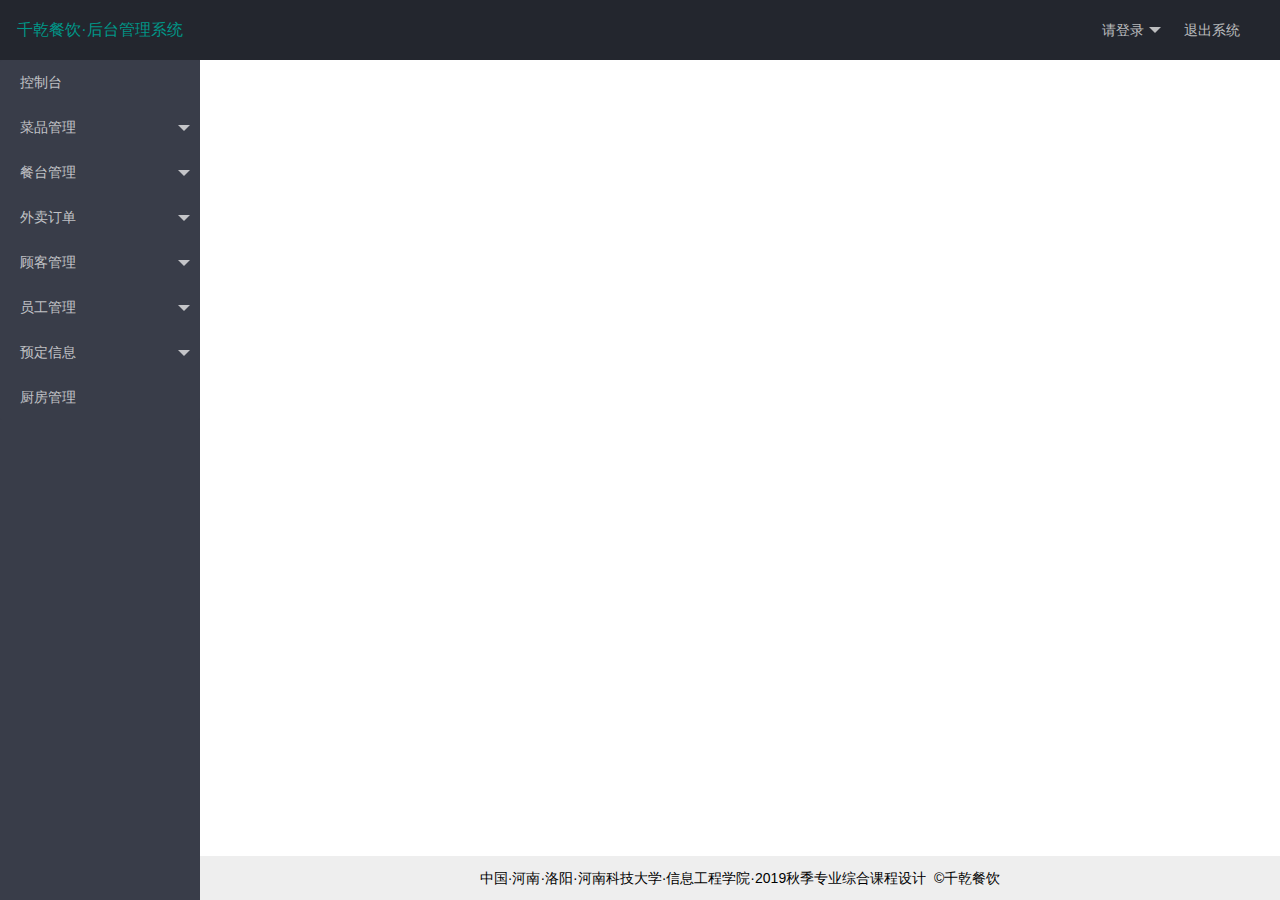
==== commit 129458b8: "完成后台管理系统的订单管理部分" ====
--- a/qianqiancatersystem/src/main/webapp/adminconsole/index.html
+++ b/qianqiancatersystem/src/main/webapp/adminconsole/index.html
@@ -14,9 +14,9 @@
 	<body class="layui-layout-body">
 		<div class="layui-layout layui-layout-admin">
 			<div class="layui-header">
-				<div class="layui-logo">千乾餐饮</div>
+				<div class="layui-logo">千乾餐饮·后台管理系统</div>
 				<!-- 头部区域（可配合layui已有的水平导航） -->
-				<!-- <ul class="layui-nav layui-layout-left">
+				 <!--<ul class="layui-nav layui-layout-left">
 					<li class="layui-nav-item"><a href="index.html">控制台</a></li>
 					<li class="layui-nav-item"><a href="javascript:;">系统设置</a></li>
 					<li class="layui-nav-item">
@@ -27,7 +27,7 @@
 							<dd><a href="">授权管理</a></dd>
 						</dl>
 					</li>
-				</ul> -->
+				</ul>-->
 				<ul class="layui-nav layui-layout-right">
 					<li class="layui-nav-item">
 						<a id="a-username" href="javascript:;">请登录</a>
@@ -55,12 +55,21 @@
 							</dl>
 						</li>
 						<li class="layui-nav-item">
-							<a href="javascript:;">订单管理</a>
+							<a href="javascript:;">餐台管理</a>
 							<dl class="layui-nav-child">
-								<dd><a href="javascript:;">未支付</a></dd>
-								<dd><a href="javascript:;">已支付</a></dd>
-								<dd><a href="javascript:;">已接单</a></dd>
-								<dd><a href="javascript:;">已完成</a></dd>
+								<dd><a href="javascript:;">顾客开单</a></dd>
+								<dd><a href="javascript:;">更换餐台</a></dd>
+								<dd><a href="javascript:;">增加消费</a></dd>
+								<dd><a href="javascript:;">收银结账</a></dd>
+							</dl>
+						</li>
+						<li class="layui-nav-item">
+							<a href="javascript:;">外卖订单</a>
+							<dl class="layui-nav-child">
+								<dd><a href="javascript:;" targetPage="order_yifukuan.html">已支付</a></dd>
+								<dd><a href="javascript:;" targetPage="order_yijiedan.html">已接单</a></dd>
+								<dd><a href="javascript:;" targetPage="order_yiwancheng.html">已完成</a></dd>
+								<dd><a href="javascript:;" targetPage="order_yituikuan.html">已退款</a></dd>
 							</dl>
 						</li>
 						<li class="layui-nav-item">
@@ -71,6 +80,15 @@
 							</dl>
 						</li>
 						<li class="layui-nav-item">
+							<a class="" href="javascript:;">员工管理</a>
+							<dl class="layui-nav-child">
+								<dd><a href="javascript:;">员工列表</a></dd>
+								<dd><a href="javascript:;">奖惩记录</a></dd>
+								<dd><a href="javascript:;">考勤管理</a></dd>
+								<dd><a href="javascript:;">排班管理</a></dd>
+							</dl>
+						</li>
+						<li class="layui-nav-item">
 							<a href="javascript:;">预定信息</a>
 							<dl class="layui-nav-child">
 								<dd><a href="javascript:;">宴席预定</a></dd>
@@ -78,7 +96,6 @@
 							</dl>
 						</li>
 						<li class="layui-nav-item"><a href="javascript:;">厨房管理</a></li>
-						<li class="layui-nav-item"><a href="javascript:;">仓库管理</a></li>
 					</ul>
 				</div>
 			</div>
@@ -120,7 +137,7 @@
 
 			});
 			
-			//为左侧的每一个功能项绑定事件
+			//为左侧的每一个功能项绑定事件 跳转对应的页面
 			$("#left-side a").on('click',function(){
 				var targerPage = $(this).attr("targetPage");
 				if(targerPage != undefined){
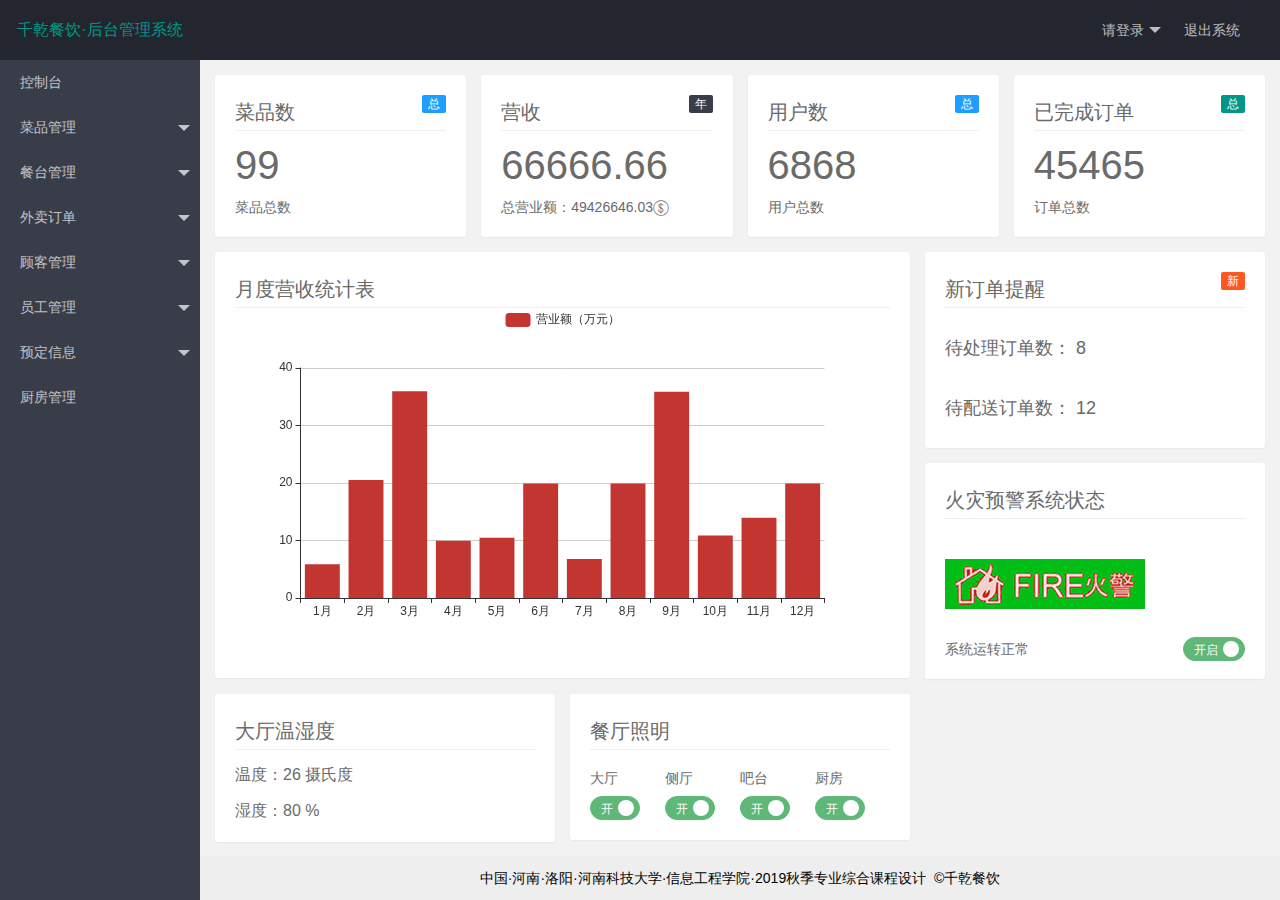
==== commit 927a2aaf: "完成后台管理系统的控制台页面，部分数据动态展示，后台系统基本完成；在注册逻辑里修改用户状态默认为激活" ====
--- a/qianqiancatersystem/src/main/webapp/adminconsole/index.html
+++ b/qianqiancatersystem/src/main/webapp/adminconsole/index.html
@@ -75,7 +75,7 @@
 						<li class="layui-nav-item">
 							<a class="" href="javascript:;">顾客管理</a>
 							<dl class="layui-nav-child">
-								<dd><a href="javascript:;">所有用户</a></dd>
+								<dd><a href="javascript:;" targetPage="user_manage.html">所有用户</a></dd>
 								<dd><a href="javascript:;">会员管理</a></dd>
 							</dl>
 						</li>
@@ -102,7 +102,7 @@
 
 			<div style="overflow: hidden;" class="layui-body">
 				<!-- 内容主体区域 -->
-				<iframe id="content-iframe" src="" width="100%" height="100%" frameborder="0"></iframe>
+				<iframe id="content-iframe" src="console.html" width="100%" height="100%" frameborder="0"></iframe>
 			</div>
 
 			<!-- 底部固定区域 -->
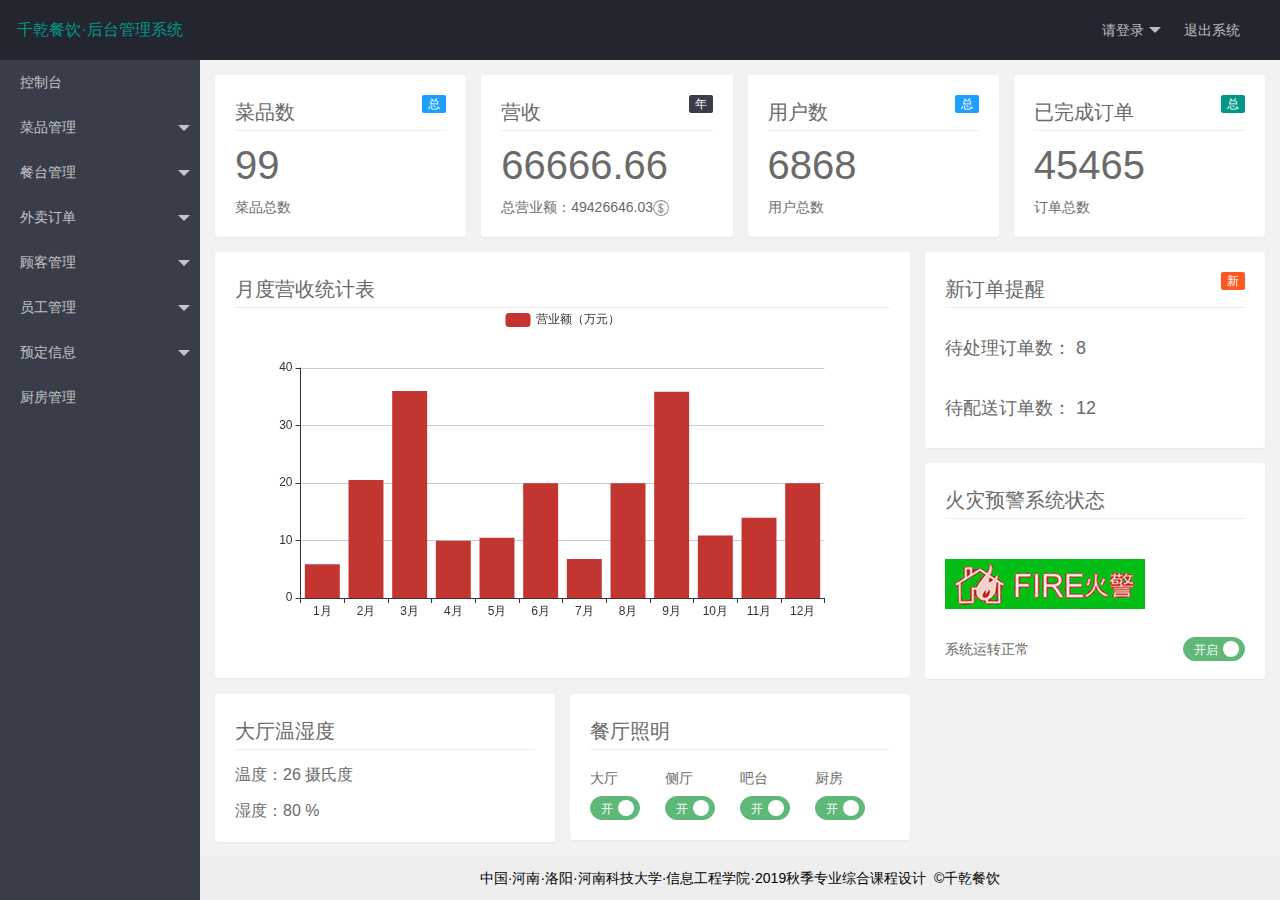
==== commit 24863e1a: "完善后台管理控制台首页，添加字符编码过滤器，添加登录权限过滤器。为方便注册，注掉了邮件验证账号功能。一些优化修改等" ====
--- a/qianqiancatersystem/src/main/webapp/adminconsole/index.html
+++ b/qianqiancatersystem/src/main/webapp/adminconsole/index.html
@@ -120,7 +120,7 @@
 					
 				}else{
 					//未登录
-					// location.href="login.html";//转到登录页面
+					location.href="login.html";//转到登录页面
 				}
 					
 			});
